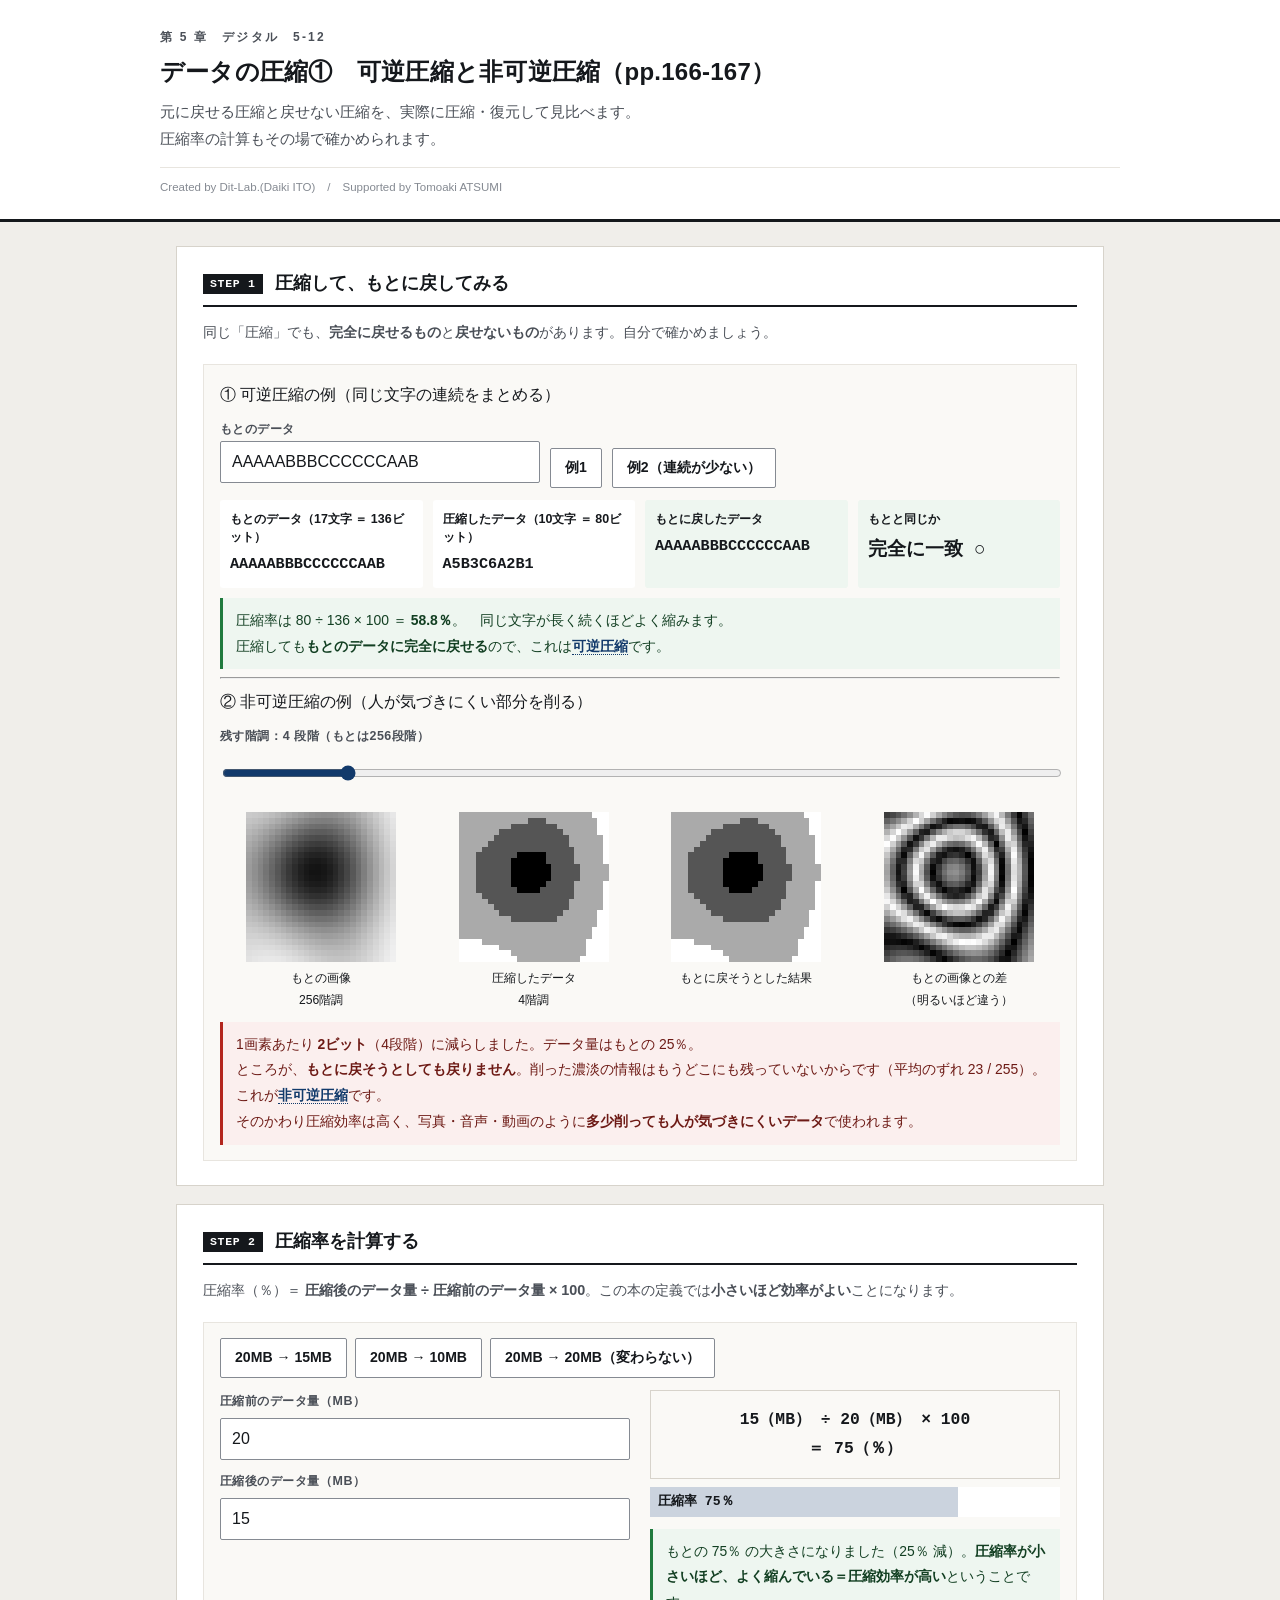
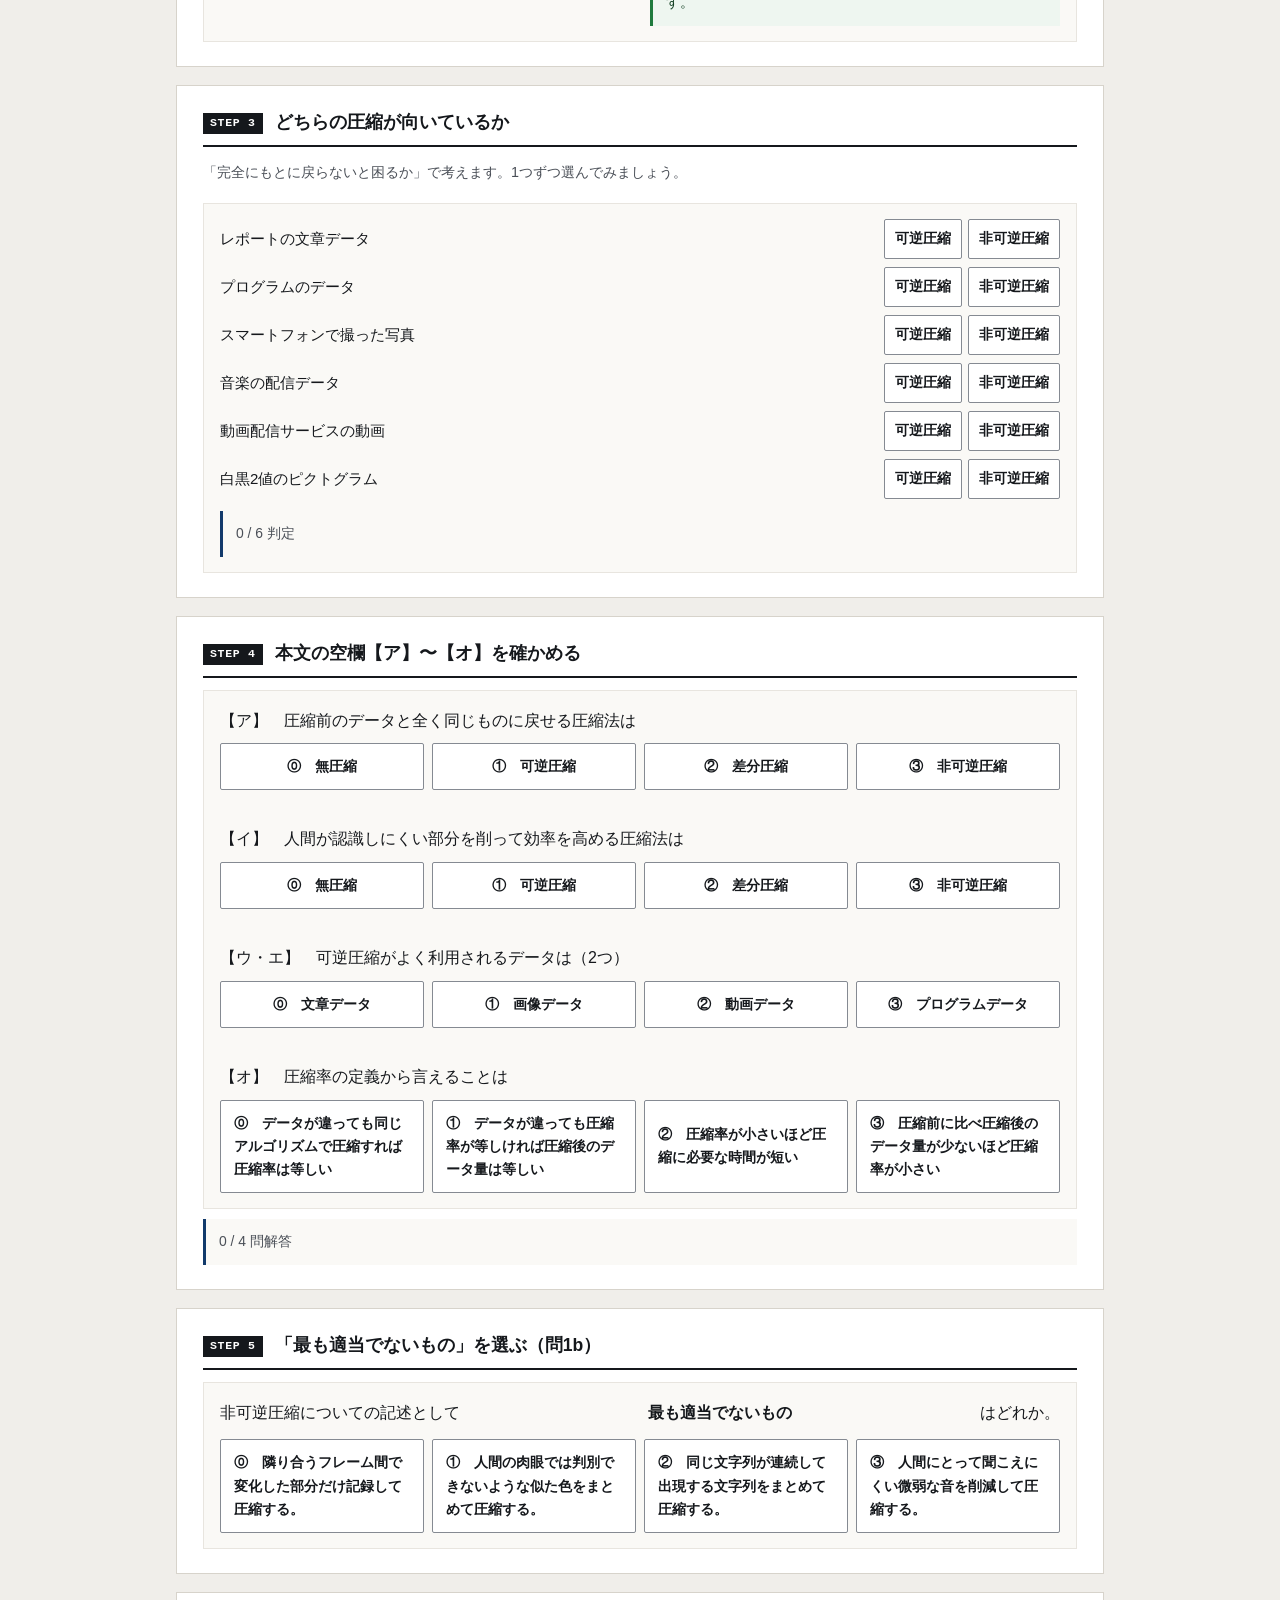
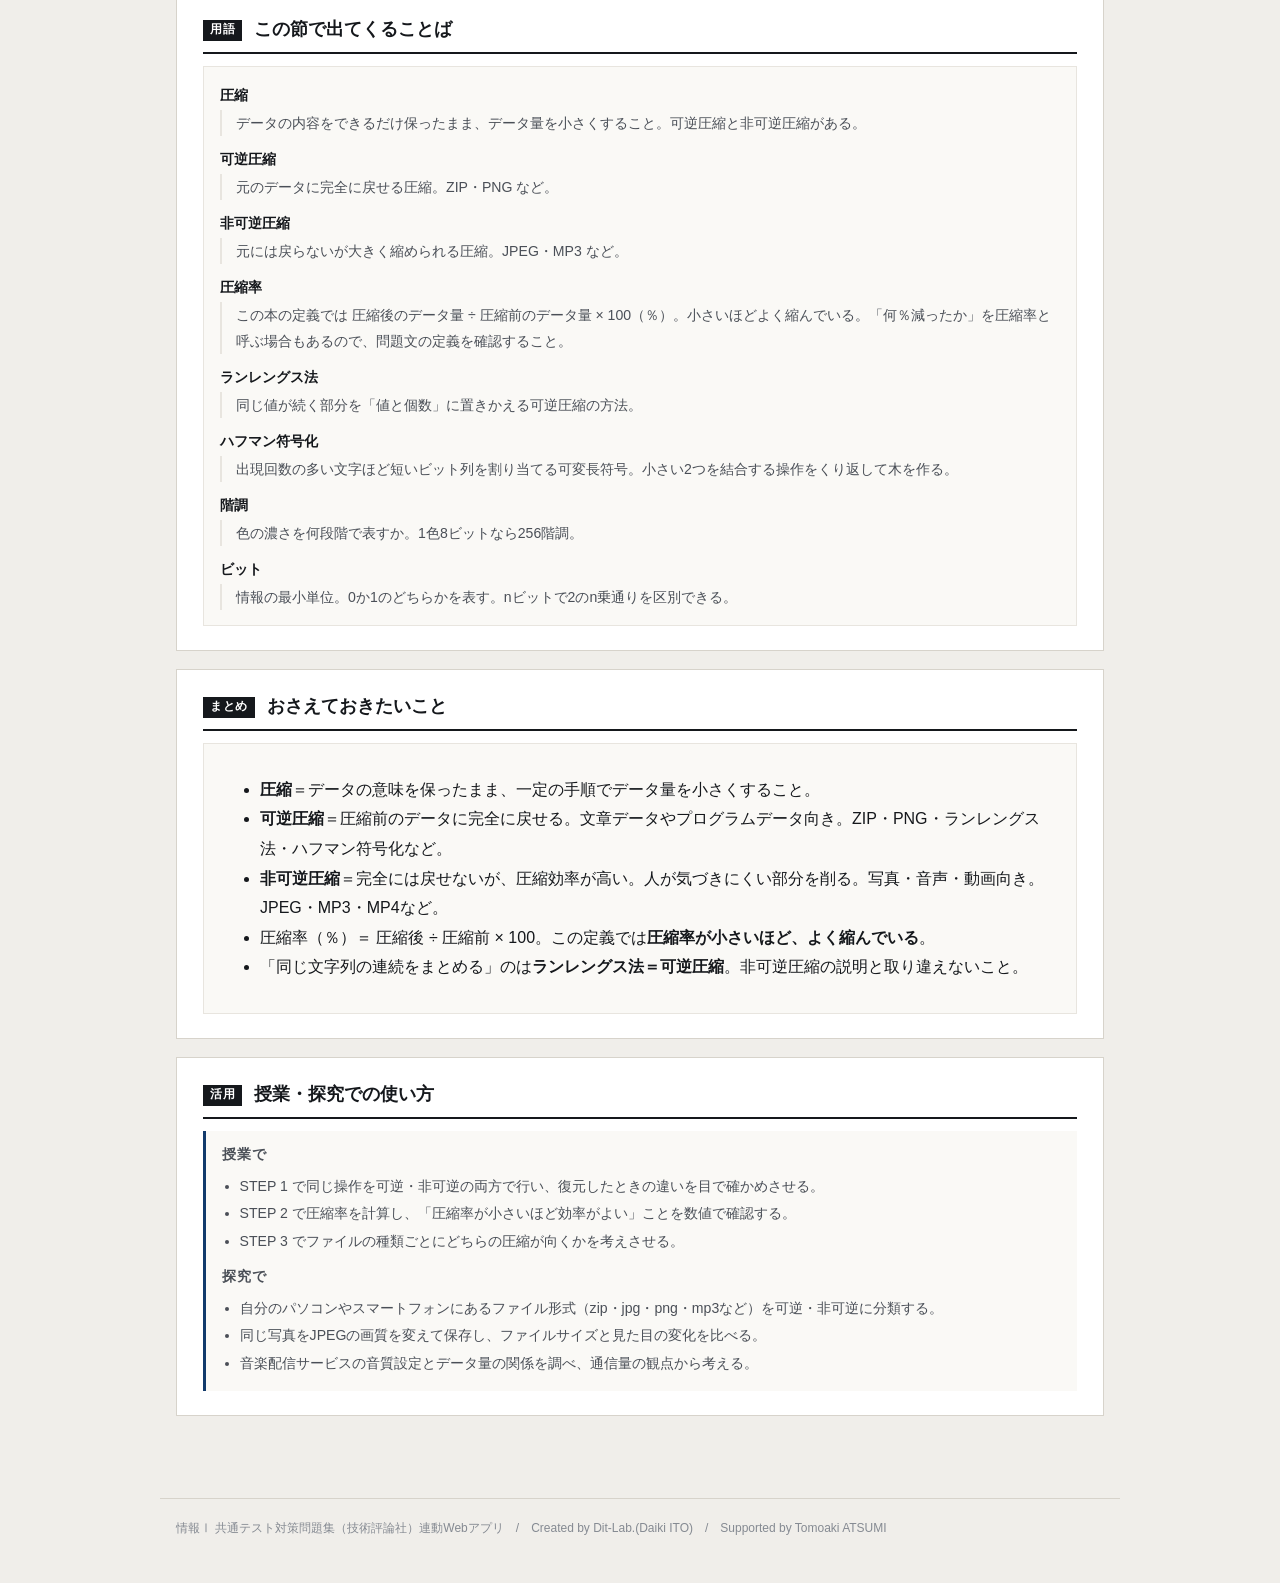
==== index.html @ a91bf53c "feat: Streamlit版を静的Webアプリ化。可逆非可逆の圧縮復元実演・圧縮率計算・向き不向きの判定に対応" ====
<!DOCTYPE html>
<html lang="ja">
<head>
<meta charset="UTF-8">
<meta name="viewport" content="width=device-width, initial-scale=1.0">
<title>データの圧縮①　可逆圧縮と非可逆圧縮｜情報Ⅰ共通テスト対策問題集</title>
<meta name="description" content="元に戻せる圧縮と戻せない圧縮を、実際に圧縮・復元して見比べます。圧縮率の計算もその場で確かめられます。">
<link rel="icon" href="data:image/svg+xml,%3Csvg xmlns=%22http://www.w3.org/2000/svg%22 viewBox=%220 0 32 32%22%3E%3Crect width=%2232%22 height=%2232%22 fill=%22%2315181c%22/%3E%3Ctext x=%2216%22 y=%2222%22 font-size=%2218%22 font-family=%22monospace%22 fill=%22%23fff%22 text-anchor=%22middle%22%3E01%3C/text%3E%3C/svg%3E">
<link rel="stylesheet" href="css/style.css">
<link rel="stylesheet" href="css/app.css">
</head>
<body>

<header class="app-header">
  <div class="inner">
    <span class="eyebrow">第 5 章　デジタル　5-12</span>
    <h1>データの圧縮①　可逆圧縮と非可逆圧縮（pp.166-167）</h1>
    <p class="lead">元に戻せる圧縮と戻せない圧縮を、実際に圧縮・復元して見比べます。圧縮率の計算もその場で確かめられます。</p>
    <p class="credit">Created by Dit-Lab.(Daiki ITO)　/　Supported by Tomoaki ATSUMI</p>
  </div>
</header>

<main class="wrap">
  <section class="step" id="step1">
    <h2><span class="no">STEP 1</span>圧縮して、もとに戻してみる</h2>
    <p class="desc">同じ「圧縮」でも、<strong>完全に戻せるもの</strong>と<strong>戻せないもの</strong>があります。自分で確かめましょう。</p>
    <div class="panel">
      <p class="qhead" style="margin:0 0 8px">① 可逆圧縮の例（同じ文字の連続をまとめる）</p>
      <div class="btn-row" style="align-items:flex-end;flex-wrap:wrap;gap:10px">
        <label class="fld" for="txtIn">もとのデータ<br>
          <input type="text" id="txtIn" value="AAAAABBBCCCCCCAAB" class="mono" style="width:20em"></label>
        <button class="btn" data-t="AAAAABBBCCCCCCAAB">例1</button>
        <button class="btn" data-t="ABABABABAB">例2（連続が少ない）</button>
      </div>
      <div class="flow" id="rleFlow" style="margin-top:12px"></div>
      <div class="note" id="rleNote" style="margin-top:10px"></div>
      <hr class="sep">
      <p class="qhead" style="margin:0 0 8px">② 非可逆圧縮の例（人が気づきにくい部分を削る）</p>
      <label class="fld" for="lvl">残す階調：<span class="mono" id="lvlV">4</span> 段階（もとは256段階）</label>
      <input type="range" id="lvl" min="1" max="8" step="1" value="2">
      <div class="imgpair2" style="margin-top:12px">
        <figure><div id="imgA"></div><figcaption>もとの画像<br>256階調</figcaption></figure>
        <figure><div id="imgB"></div><figcaption>圧縮したデータ<br><span id="capB">4</span>階調</figcaption></figure>
        <figure><div id="imgC"></div><figcaption>もとに戻そうとした結果</figcaption></figure>
        <figure><div id="imgD"></div><figcaption>もとの画像との差<br>（明るいほど違う）</figcaption></figure>
      </div>
      <div class="note" id="imgNote" style="margin-top:10px"></div>
    </div>
  </section>

  <section class="step" id="step2">
    <h2><span class="no">STEP 2</span>圧縮率を計算する</h2>
    <p class="desc">圧縮率（％）＝ <strong>圧縮後のデータ量 ÷ 圧縮前のデータ量 × 100</strong>。この本の定義では<strong>小さいほど効率がよい</strong>ことになります。</p>
    <div class="panel">
      <div class="btn-row" style="flex-wrap:wrap">
        <button class="btn" data-r="20,15">20MB → 15MB</button>
        <button class="btn" data-r="20,10">20MB → 10MB</button>
        <button class="btn" data-r="20,20">20MB → 20MB（変わらない）</button>
      </div>
      <div class="grid c2" style="margin-top:12px">
        <div>
          <label class="fld" for="before">圧縮前のデータ量（MB）</label><input type="number" id="before" value="20" min="0" step="0.1" class="mono">
          <label class="fld" for="after" style="margin-top:10px">圧縮後のデータ量（MB）</label><input type="number" id="after" value="15" min="0" step="0.1" class="mono">
        </div>
        <div>
          <div class="eqbox" id="rEq">—</div>
          <div class="ratiobar"><i id="rBar"></i><span id="rBarT"></span></div>
          <div class="note" id="rNote" style="margin-top:12px"></div>
        </div>
      </div>
    </div>
  </section>

  <section class="step" id="step3">
    <h2><span class="no">STEP 3</span>どちらの圧縮が向いているか</h2>
    <p class="desc">「完全にもとに戻らないと困るか」で考えます。1つずつ選んでみましょう。</p>
    <div class="panel">
      <div class="matchgrid" id="matchBox"></div>
      <div class="note" id="matchNote" style="margin-top:12px"></div>
    </div>
  </section>

  <section class="step" id="step4">
    <h2><span class="no">STEP 4</span>本文の空欄【ア】〜【オ】を確かめる</h2>
    <div class="panel" id="blankBox"></div>
    <div class="note" id="blankNote" style="margin-top:10px"></div>
  </section>

  <section class="step" id="step5">
    <h2><span class="no">STEP 5</span>「最も適当でないもの」を選ぶ（問1b）</h2>
    <div class="panel">
      <p class="qhead">非可逆圧縮についての記述として<strong>最も適当でないもの</strong>はどれか。</p>
      <div id="q2Choices" class="choice4 v"></div>
      <div class="note" id="q2Fb" hidden style="margin-top:10px"></div>
    </div>
  </section>

  <section class="step" id="glossary">
    <h2><span class="no">用語</span>この節で出てくることば</h2>
    <div class="panel"><div id="glossBox"></div></div>
  </section>

  <section class="step" id="wrap">
    <h2><span class="no">まとめ</span>おさえておきたいこと</h2>
    <div class="panel">
      <ul class="bullets">
        <li><strong>圧縮</strong>＝データの意味を保ったまま、一定の手順でデータ量を小さくすること。</li>
        <li><strong>可逆圧縮</strong>＝圧縮前のデータに完全に戻せる。文章データやプログラムデータ向き。ZIP・PNG・ランレングス法・ハフマン符号化など。</li>
        <li><strong>非可逆圧縮</strong>＝完全には戻せないが、圧縮効率が高い。人が気づきにくい部分を削る。写真・音声・動画向き。JPEG・MP3・MP4など。</li>
        <li>圧縮率（％）＝ 圧縮後 ÷ 圧縮前 × 100。この定義では<strong>圧縮率が小さいほど、よく縮んでいる</strong>。</li>
        <li>「同じ文字列の連続をまとめる」のは<strong>ランレングス法＝可逆圧縮</strong>。非可逆圧縮の説明と取り違えないこと。</li>
      </ul>
    </div>
  </section>

  <section class="step">
    <h2><span class="no">活用</span>授業・探究での使い方</h2>
    <div class="use-note">
      <h3>授業で</h3>
      <ul>
        <li>STEP 1 で同じ操作を可逆・非可逆の両方で行い、復元したときの違いを目で確かめさせる。</li>
        <li>STEP 2 で圧縮率を計算し、「圧縮率が小さいほど効率がよい」ことを数値で確認する。</li>
        <li>STEP 3 でファイルの種類ごとにどちらの圧縮が向くかを考えさせる。</li>
      </ul>
      <h3 style="margin-top:12px">探究で</h3>
      <ul>
        <li>自分のパソコンやスマートフォンにあるファイル形式（zip・jpg・png・mp3など）を可逆・非可逆に分類する。</li>
        <li>同じ写真をJPEGの画質を変えて保存し、ファイルサイズと見た目の変化を比べる。</li>
        <li>音楽配信サービスの音質設定とデータ量の関係を調べ、通信量の観点から考える。</li>
      </ul>
    </div>
  </section>

</main>

<footer class="app-footer">
  情報Ⅰ 共通テスト対策問題集（技術評論社）連動Webアプリ　/　Created by Dit-Lab.(Daiki ITO)　/　Supported by Tomoaki ATSUMI
</footer>

<script src="js/tools.js"></script>
<script src="js/chart.js"></script>
<script src="js/terms.js"></script>
<script src="js/app.js"></script>
</body>
</html>
---- css/style.css ----
/* =========================================================
   情報Ⅰ 共通テスト対策問題集 — Web アプリ共通スタイル
   紙面（参考書）に寄せた設計。装飾色は使わず、色は意味を持つときだけ。
   ========================================================= */

:root{
  --paper:#ffffff;
  --paper-2:#faf9f6;      /* うすい紙 */
  --bg:#f0eeea;           /* 台紙 */
  --ink:#15181c;
  --ink-2:#4a4f57;
  --ink-3:#858a92;
  --rule:#d7d3cb;         /* 罫線 */
  --rule-2:#e8e5df;
  --accent:#123a6b;       /* 濃紺。主要操作と現在地だけに使う */
  --accent-w:#e9eef6;
  --zero:#c0392b;         /* 左＝0 */
  --one:#1d4ed8;          /* 右＝1 */
  --ok:#1f7a3d;   --ok-bg:#eef6f0;
  --ng:#b3261e;   --ng-bg:#fbefee;
  --warn:#8a5a00; --warn-bg:#fbf5e8;
  --font:"Hiragino Kaku Gothic ProN","Hiragino Sans","Yu Gothic Medium","Yu Gothic",
         "Noto Sans JP",Meiryo,-apple-system,BlinkMacSystemFont,sans-serif;
  --mono:"SFMono-Regular",Menlo,Consolas,"Courier New",monospace;
}

*{box-sizing:border-box}
[hidden]{display:none !important}
html{-webkit-text-size-adjust:100%}
body{
  margin:0; background:var(--bg); color:var(--ink);
  font-family:var(--font); font-size:16px; line-height:1.85;
  font-feature-settings:"palt" 1;
}
h1,h2,h3,h4{line-height:1.45; margin:0; font-weight:700}
p{margin:0 0 .75em} p:last-child{margin-bottom:0}
a{color:var(--accent)}

/* ---------- 標題 ---------- */
.app-header{background:var(--paper); border-bottom:3px solid var(--ink); padding:26px 20px 20px}
.app-header .inner{max-width:960px; margin:0 auto}
.app-header .eyebrow{
  font-size:.75rem; font-weight:700; color:var(--ink-2); letter-spacing:.18em;
  display:block; margin-bottom:7px;
}
.app-header h1{font-size:1.5rem; letter-spacing:.01em}
.app-header .lead{font-size:.92rem; color:var(--ink-2); margin-top:9px; max-width:60ch}
.app-header .credit{
  font-size:.72rem; color:var(--ink-3); margin-top:14px;
  padding-top:9px; border-top:1px solid var(--rule-2);
}

/* ---------- 版面 ---------- */
.wrap{max-width:960px; margin:0 auto; padding:24px 16px 64px}
.step{background:var(--paper); border:1px solid var(--rule); padding:24px 26px; margin-bottom:18px}
.step > h2{
  display:flex; align-items:baseline; gap:12px; font-size:1.1rem;
  padding-bottom:9px; border-bottom:2px solid var(--ink); margin-bottom:12px;
}
.step > h2 .no{
  flex:none; font-family:var(--mono); font-size:.72rem; font-weight:700;
  background:var(--ink); color:var(--paper); padding:2px 7px; letter-spacing:.06em;
  position:relative; top:-2px;
}
.step > .desc{color:var(--ink-2); font-size:.9rem; margin-bottom:18px}
.step[hidden]{display:none}

.grid{display:grid; gap:20px}
.grid > *{min-width:0}          /* 子の中身で列が広がるのを防ぐ */
@media(min-width:800px){ .grid.c2{grid-template-columns:1fr 1fr} }

.panel{border:1px solid var(--rule-2); background:var(--paper-2); padding:15px 16px; min-width:0}
.panel > h3{
  font-size:.8rem; font-weight:700; color:var(--ink-2); letter-spacing:.08em;
  margin-bottom:12px; padding-bottom:6px; border-bottom:1px solid var(--rule);
}

/* ---------- 部品 ---------- */
.btn{
  appearance:none; border:1px solid var(--ink-3); background:var(--paper); color:var(--ink);
  font-family:inherit; font-size:.88rem; font-weight:700; padding:8px 14px;
  border-radius:2px; cursor:pointer; min-height:40px; line-height:1.4;
  transition:background .12s, border-color .12s, color .12s;
}
.btn:hover:not(:disabled){background:var(--accent-w); border-color:var(--accent); color:var(--accent)}
.btn:disabled{opacity:.35; cursor:not-allowed}
.btn.primary{background:var(--accent); color:var(--paper); border-color:var(--accent)}
.btn.primary:hover:not(:disabled){background:#0d2c53; color:var(--paper)}
.btn.ghost{border-color:var(--rule); color:var(--ink-2)}
.btn.sm{font-size:.8rem; padding:5px 10px; min-height:34px}
.btn-row{display:flex; flex-wrap:wrap; gap:8px; align-items:center}

/* タブ（見出し下線式） */
.seg{display:flex; gap:0; border-bottom:1px solid var(--rule)}
.seg button{
  appearance:none; border:0; background:transparent; font-family:inherit; font-size:.88rem;
  font-weight:700; color:var(--ink-3); padding:9px 4px; margin-right:26px; cursor:pointer;
  border-bottom:3px solid transparent; margin-bottom:-1px; min-height:40px;
}
.seg button:hover{color:var(--ink-2)}
.seg button[aria-pressed="true"]{color:var(--ink); border-bottom-color:var(--accent)}

label.fld{display:block; font-size:.78rem; font-weight:700; color:var(--ink-2); margin-bottom:5px; letter-spacing:.04em}
input[type=text], textarea, input[type=number]{
  width:100%; font-family:inherit; font-size:1rem; color:var(--ink);
  border:1px solid var(--ink-3); border-radius:2px; padding:9px 11px;
  background:var(--paper); min-height:42px;
}
input:focus, textarea:focus{outline:2px solid var(--accent); outline-offset:-1px; border-color:var(--accent)}
.btn:focus-visible, .seg button:focus-visible, .node-card:focus-visible{outline:2px solid var(--accent); outline-offset:2px}
textarea{resize:vertical; line-height:1.7}
.mono{font-family:var(--mono)}

table.tbl{width:100%; border-collapse:collapse; font-size:.89rem}
table.tbl th, table.tbl td{border-bottom:1px solid var(--rule-2); padding:7px 10px; text-align:right}
table.tbl th:first-child, table.tbl td:first-child{text-align:left}
table.tbl thead th{border-bottom:1.5px solid var(--ink); font-size:.76rem; color:var(--ink-2); font-weight:700; white-space:nowrap}
.tbl-scroll{overflow-x:auto; -webkit-overflow-scrolling:touch; max-width:100%}

.note{padding:10px 13px; font-size:.87rem; border-left:3px solid var(--ink-3); background:var(--paper-2)}
.note.ok{background:var(--ok-bg); border-left-color:var(--ok); color:#123f22}
.note.ng{background:var(--ng-bg); border-left-color:var(--ng); color:#6d1a15}
.note.info{background:var(--paper-2); border-left-color:var(--accent); color:var(--ink-2)}
.note.warn{background:var(--warn-bg); border-left-color:var(--warn); color:#5c3d00}
.note[hidden]{display:none}

.badge{
  display:inline-block; font-size:.72rem; font-weight:700; padding:1px 7px;
  border:1px solid var(--rule); color:var(--ink-2); background:var(--paper); letter-spacing:.04em;
}

/* 数値は罫線で仕切るだけ。カードにしない */
.metrics{display:flex; flex-wrap:wrap; gap:0; border-top:1px solid var(--rule)}
.metric{flex:1 1 130px; padding:11px 14px 11px 0; border-right:1px solid var(--rule-2)}
.metric:last-child{border-right:0}
.metric .k{font-size:.74rem; color:var(--ink-3); font-weight:700; letter-spacing:.05em}
.metric .v{font-size:1.6rem; font-weight:700; line-height:1.3; font-family:var(--mono); letter-spacing:-.01em}
.metric .s{font-size:.76rem; color:var(--ink-2)}

.bit0{color:var(--zero); font-weight:700}
.bit1{color:var(--one); font-weight:700}

.app-footer{
  max-width:960px; margin:0 auto; padding:18px 16px 44px; color:var(--ink-3);
  font-size:.75rem; border-top:1px solid var(--rule);
}
.sr-only{position:absolute;width:1px;height:1px;overflow:hidden;clip:rect(0 0 0 0);white-space:nowrap}

@media(max-width:640px){
  body{font-size:15px}
  .app-header{padding:20px 16px 16px}
  .app-header h1{font-size:1.16rem}
  .wrap{padding:16px 12px 52px}
  .step{padding:18px 15px}
  .seg button{margin-right:18px; font-size:.84rem}
  .metric{flex-basis:50%; border-right:0}
}
@media (prefers-reduced-motion:reduce){ *{animation:none!important; transition:none!important} }

/* ---------- 自分のデータ・共有・印刷 ---------- */
.toolbar{display:flex; flex-wrap:wrap; gap:8px; align-items:center; margin-top:12px;
  padding-top:12px; border-top:1px solid var(--rule-2)}
.toolbar .hint{font-size:.78rem; color:var(--ink-3)}
.paste-area{width:100%; min-height:110px; font-family:var(--mono); font-size:.86rem}
.use-note{background:var(--paper-2); border-left:3px solid var(--accent); padding:14px 16px; font-size:.88rem}
.use-note h3{font-size:.86rem; letter-spacing:.06em; margin-bottom:8px; color:var(--ink-2)}
.use-note ol, .use-note ul{margin:0; padding-left:1.25em; line-height:1.95; color:var(--ink-2)}

@media print{
  body{background:#fff}
  .app-header{border-bottom:2px solid #000}
  .step{border:1px solid #bbb; break-inside:avoid; page-break-inside:avoid; margin-bottom:12px}
  .btn, .seg, .toolbar, input[type=range]{display:none !important}
  .note{border-left-width:2px}
  a[href]:after{content:""}
}

/* ---------- 入力グリッド ---------- */
.dg-scroll{overflow:auto; -webkit-overflow-scrolling:touch; border:1px solid var(--rule); background:var(--paper); max-height:420px}
table.dg{border-collapse:collapse; font-family:var(--mono); font-size:.9rem; min-width:100%}
table.dg th, table.dg td{border:1px solid var(--rule-2); padding:0}
table.dg thead th{background:var(--paper-2); position:sticky; top:0; z-index:2}
table.dg .dg-n{background:var(--paper-2); color:var(--ink-3); font-size:.76rem; font-weight:400;
  text-align:center; min-width:34px; padding:0 4px; position:sticky; left:0; z-index:1}
table.dg .dg-corner{background:var(--paper-2); min-width:34px; position:sticky; left:0; z-index:3}
table.dg .dg-act{background:var(--paper-2); width:34px}
.dg-h, .dg-c{width:100%; min-width:96px; border:0; background:transparent; font-family:inherit;
  font-size:.9rem; padding:8px 9px; color:var(--ink); min-height:38px}
.dg-h{font-weight:700; font-family:var(--font); font-size:.82rem; color:var(--ink-2)}
.dg-c.num{text-align:right}
.dg-c:focus, .dg-h:focus{outline:2px solid var(--accent); outline-offset:-2px; background:var(--accent-w)}
.dg-del{border:0; background:transparent; color:var(--ink-3); cursor:pointer; width:32px; height:34px; font-size:1rem}
.dg-del:hover{color:var(--ng)}
.dg-tools{display:flex; flex-wrap:wrap; gap:8px; align-items:center; margin-top:10px}
.dg-hint{font-size:.76rem; color:var(--ink-3)}

/* ---------- ファイル読み込み ---------- */
.filebox{display:flex; flex-wrap:wrap; gap:10px; align-items:center; padding:12px;
  border:1px dashed var(--rule); background:var(--paper-2)}
.filebox input[type=file]{font-size:.85rem; font-family:inherit; max-width:100%}
.filebox .sel{max-width:220px}
.filelabel{display:inline-flex; align-items:center; gap:6px; font-size:.85rem; font-weight:700;
  border:1px solid var(--ink-3); background:var(--paper); padding:8px 14px; border-radius:2px; cursor:pointer; min-height:40px}
.filelabel:hover{border-color:var(--accent); color:var(--accent); background:var(--accent-w)}
.filelabel input{display:none}

/* ---------- 用語解説 ---------- */
.term{position:relative; border-bottom:1.5px dotted var(--accent); cursor:help; color:var(--accent); font-weight:700}
.term .term-pop{display:none; position:absolute; left:0; top:1.7em; z-index:50; width:min(300px,78vw);
  background:var(--paper); border:1px solid var(--ink-3); box-shadow:0 6px 20px rgba(0,0,0,.14);
  padding:10px 12px; font-size:.82rem; font-weight:400; color:var(--ink-2); line-height:1.75;
  border-left:3px solid var(--accent); cursor:auto; text-align:left}
.term .term-pop b{display:block; color:var(--ink); font-size:.86rem; margin-bottom:3px}
.term.open .term-pop{display:block}
dl.gloss{margin:0; font-size:.88rem}
dl.gloss dt{font-weight:700; color:var(--ink); margin-top:10px}
dl.gloss dt:first-child{margin-top:0}
dl.gloss dd{margin:2px 0 0; color:var(--ink-2); line-height:1.85; padding-left:1em; border-left:2px solid var(--rule-2)}
@media print{ .term{border-bottom:0; color:inherit} .term .term-pop{display:none !important} }

/* ---------- スマホ・タブレット ---------- */
@media (max-width:1024px){
  /* iOS で入力時に画面が勝手に拡大するのを防ぐ（16px 未満だとズームする） */
  input[type=text], input[type=number], textarea, select, .dg-c, .dg-h{ font-size:16px }
  .dg-c, .dg-h{ min-width:110px }
}
@media (max-width:820px){
  .grid.c2{grid-template-columns:1fr}
  .dg-scroll{max-height:340px}
  .filebox{flex-direction:column; align-items:stretch}
  .filebox .sel{max-width:100%}
  .term .term-pop{left:auto; right:0; width:min(280px,86vw)}
}
@media (max-width:480px){
  .step > h2{font-size:1rem; flex-wrap:wrap}
  .metrics{gap:0}
  .metric{flex-basis:50%; padding-right:10px}
  .metric .v{font-size:1.3rem}
  .btn{padding:8px 12px}
  .dg-tools{gap:6px}
  .dg-hint{width:100%}
}
/* タッチ操作でのスクロールを滑らかに */
.tbl-scroll, .dg-scroll, .tree-box{ -webkit-overflow-scrolling:touch; overscroll-behavior-x:contain }

/* 幅指定つきの入力欄がスマートフォンではみ出さないようにする */
input[type=text], input[type=number], input[type=search], textarea, select{ max-width:100% }
.btn-row > label{ min-width:0; max-width:100% }
.btn-row > label input, .btn-row > label select{ max-width:100% }
---- css/app.css ----
.qhead{display:flex; justify-content:space-between; align-items:center; margin-bottom:12px}
.card-q{border:1px solid var(--rule); background:var(--paper); padding:18px; margin-bottom:14px}
.q-scene{font-size:1rem; font-weight:700; line-height:1.9}
.choice4{display:grid; gap:8px; grid-template-columns:repeat(auto-fit,minmax(160px,1fr))}
.choice4 .btn{text-align:left; line-height:1.65; padding:11px 13px}
.choice4 .btn.correct{background:var(--ok-bg); border-color:var(--ok); color:var(--ok)}
.choice4 .btn.wrong{background:var(--ng-bg); border-color:var(--ng); color:var(--ng)}
.choice4.locked{pointer-events:none}
.sel{width:100%; font-family:inherit; font-size:.95rem; padding:9px 11px; min-height:42px;
  border:1px solid var(--ink-3); border-radius:2px; background:var(--paper); color:var(--ink)}
input[type=range]{width:100%; accent-color:var(--accent); height:34px}
.why{font-size:.85rem; color:var(--ink-2); line-height:1.85}
.eqbox{font-family:var(--mono); font-size:1.02rem; font-weight:700; text-align:center; padding:14px;
  border:1px solid var(--rule); background:var(--paper-2); line-height:1.8}
.blankin{border:1.5px solid var(--accent); background:#fff; padding:6px 8px; text-align:center;
  font-family:var(--mono); min-height:38px; font-size:.95rem; max-width:120px}
.blankin.ok{border-color:var(--ok); background:var(--ok-bg)}
.blankin.ng{border-color:var(--ng); background:var(--ng-bg)}
table.tbl td .blankin{width:100%; max-width:none}

/* --- 5-12 可逆圧縮と非可逆圧縮 --- */
.flow{display:grid;grid-template-columns:repeat(auto-fit,minmax(150px,1fr));gap:10px;align-items:stretch}
.flow .b{border:1px solid var(--line);border-radius:3px;padding:10px;background:#fff}
.flow .b h4{margin:0 0 6px;font-size:.78rem;color:var(--muted)}
.flow .b .val{font:700 .95rem/1.7 var(--mono);word-break:break-all}
.flow .b.ok{border-color:var(--ok);background:var(--ok-bg)}
.flow .b.ng{border-color:var(--ng);background:var(--ng-bg)}
.ratiobar{border:1px solid var(--line);height:30px;position:relative;background:#fff;margin-top:8px}
.ratiobar i{position:absolute;left:0;top:0;bottom:0;background:var(--accent);opacity:.22}
.ratiobar span{position:absolute;left:8px;top:6px;font:700 .82rem/1.3 var(--mono)}
.matchgrid{display:grid;grid-template-columns:1fr auto;gap:8px 12px;align-items:center}
.matchgrid .nm{font-size:.94rem}
.matchgrid .bs{display:flex;gap:6px}
.matchgrid .bs .btn{padding:6px 10px;min-width:5.4em;text-align:center}
.imgpair2{display:grid;grid-template-columns:repeat(auto-fit,minmax(120px,1fr));gap:10px}
.imgpair2 figure{margin:0;text-align:center}
.imgpair2 svg{display:block;width:100%;max-width:150px;margin:0 auto;border:1px solid var(--line)}
.imgpair2 figcaption{font-size:.76rem;color:var(--muted);margin-top:5px}
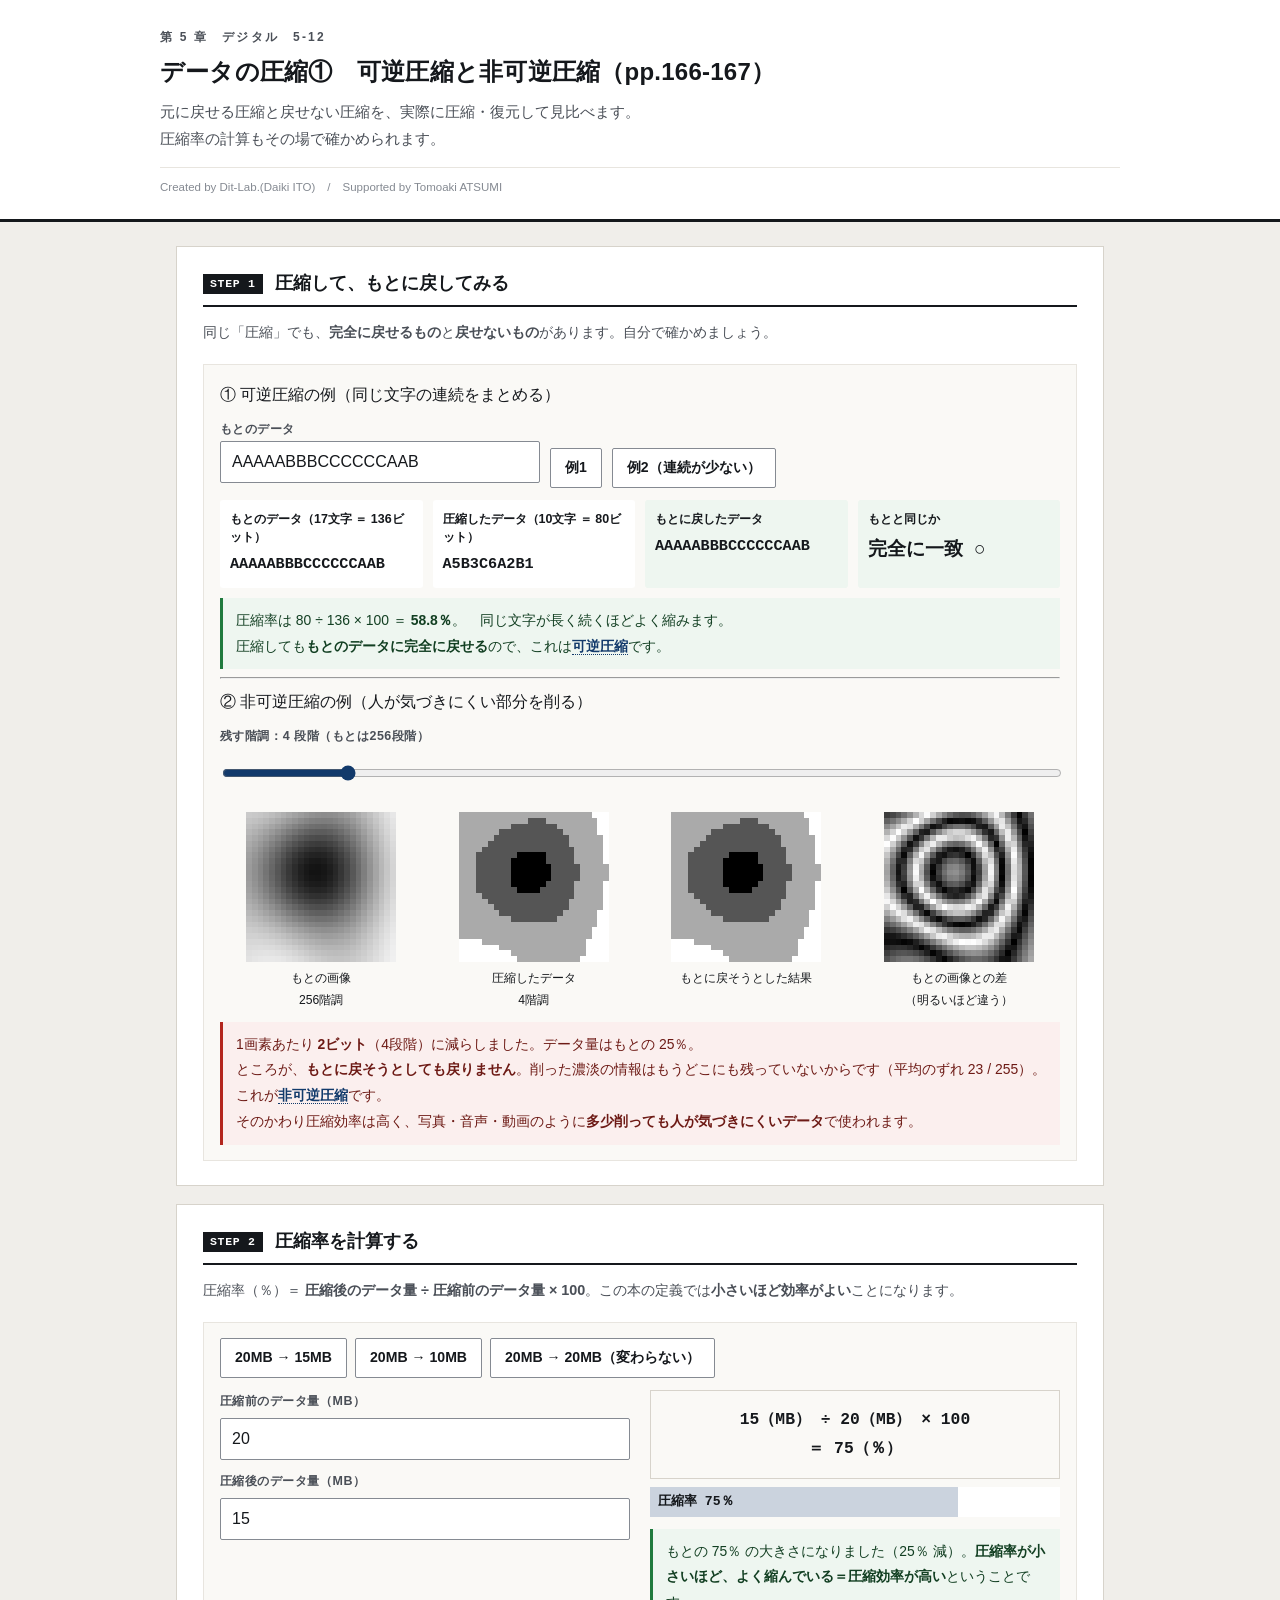
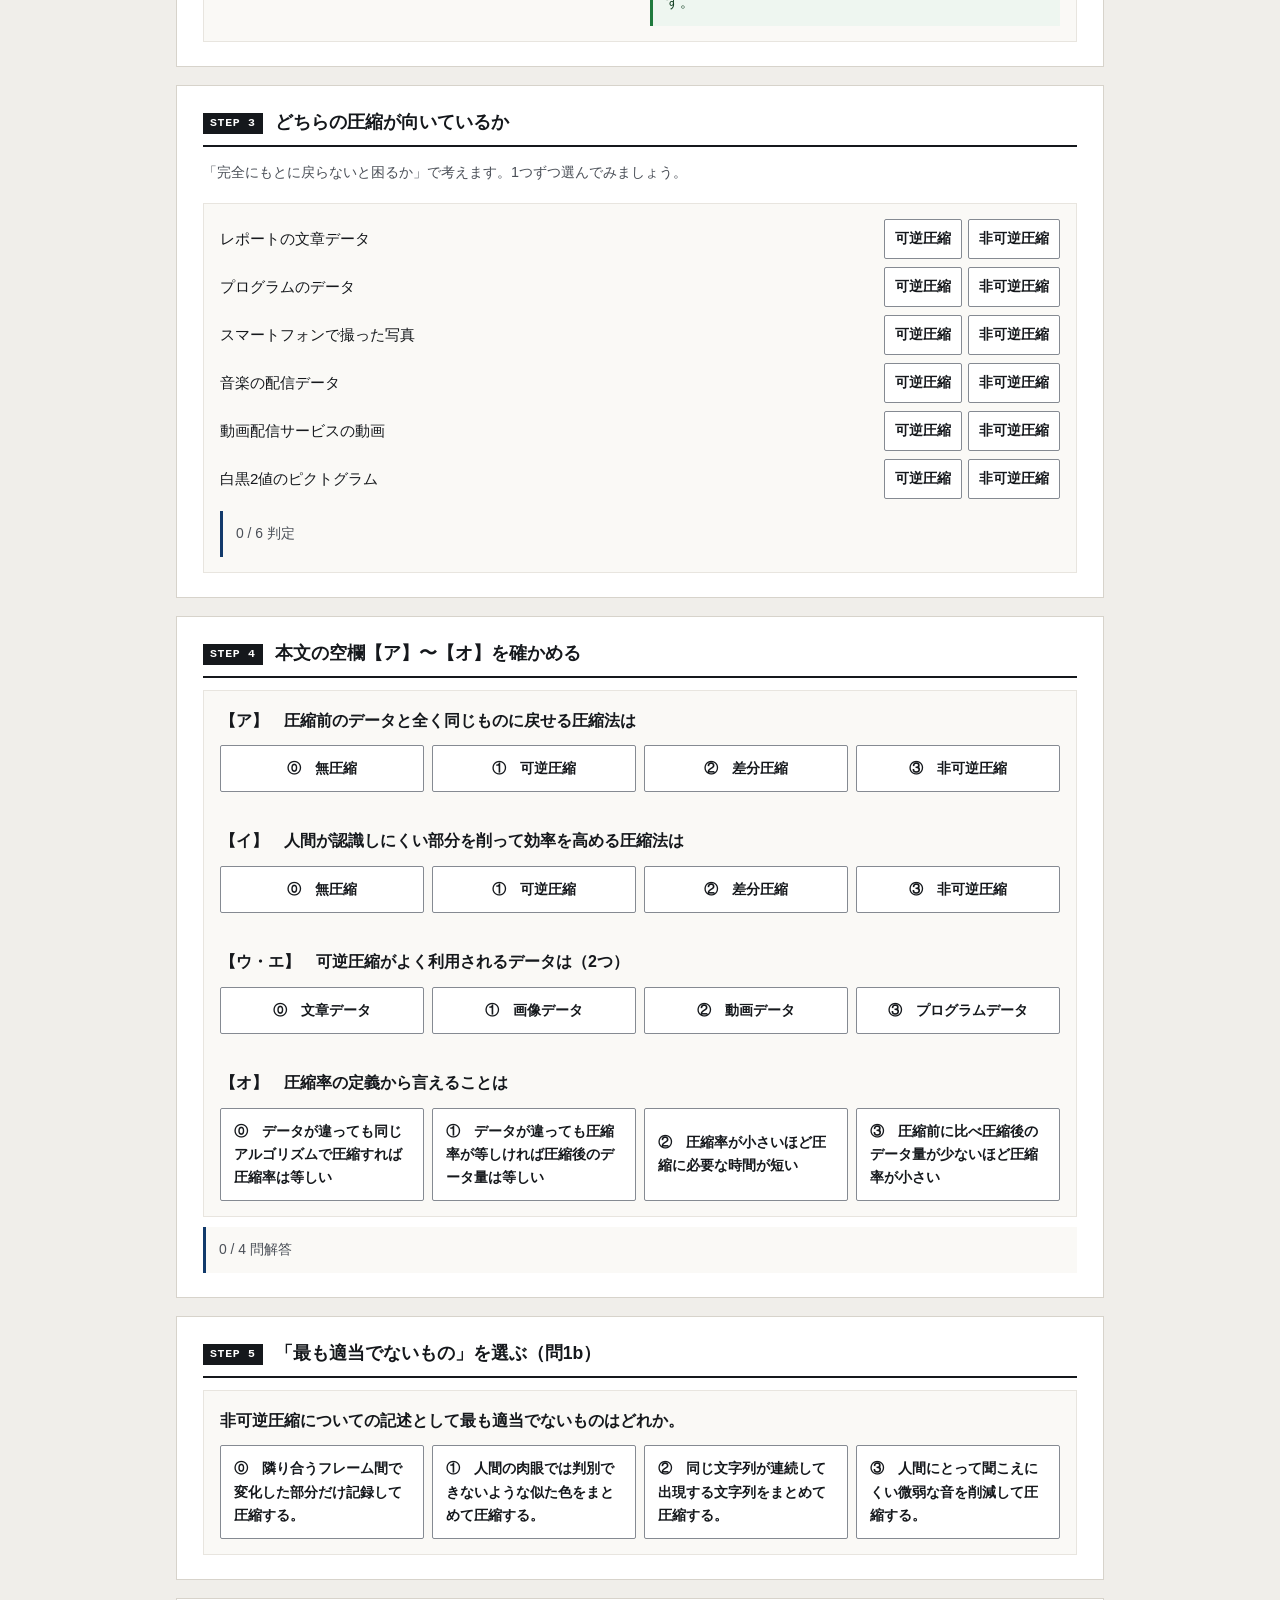
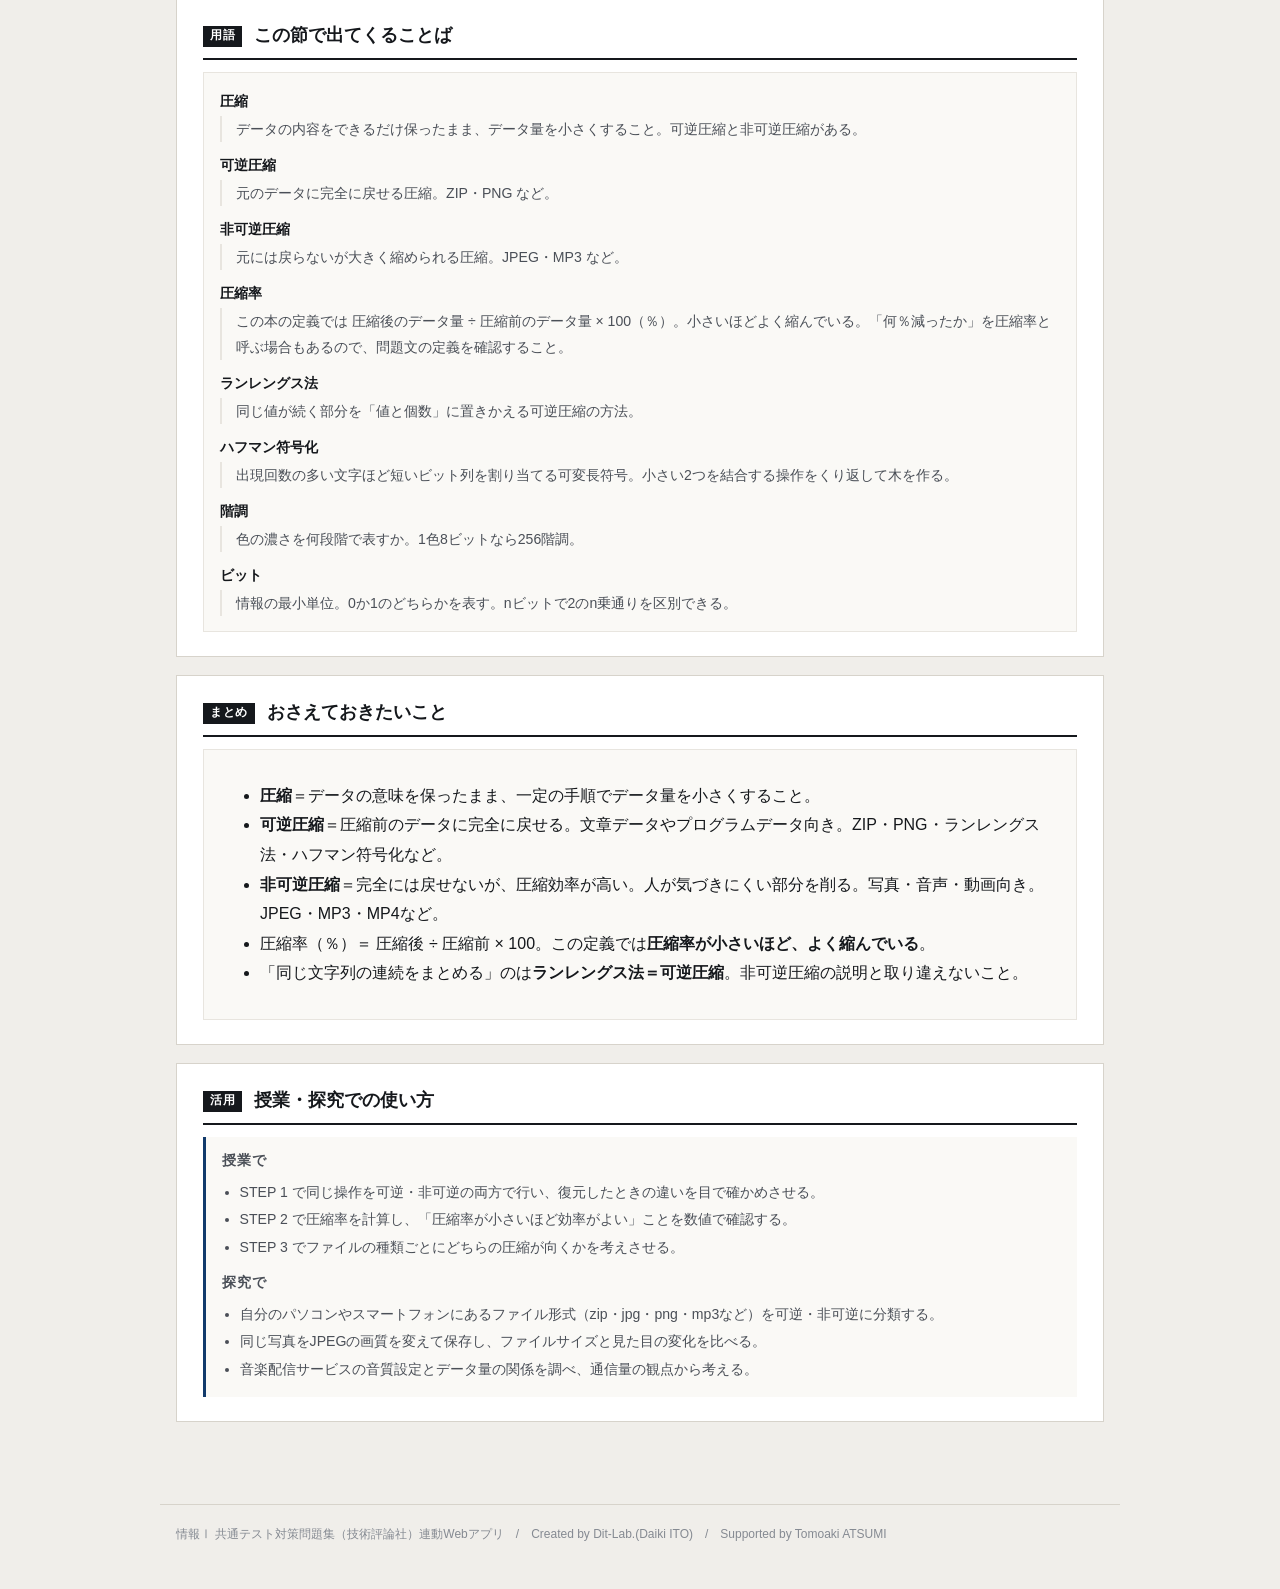
==== commit d201b15d: "fix: 設問見出しの文字が左右に散らばる不具合を修正" ====
--- a/index.html
+++ b/index.html
@@ -6,8 +6,8 @@
 <title>データの圧縮①　可逆圧縮と非可逆圧縮｜情報Ⅰ共通テスト対策問題集</title>
 <meta name="description" content="元に戻せる圧縮と戻せない圧縮を、実際に圧縮・復元して見比べます。圧縮率の計算もその場で確かめられます。">
 <link rel="icon" href="data:image/svg+xml,%3Csvg xmlns=%22http://www.w3.org/2000/svg%22 viewBox=%220 0 32 32%22%3E%3Crect width=%2232%22 height=%2232%22 fill=%22%2315181c%22/%3E%3Ctext x=%2216%22 y=%2222%22 font-size=%2218%22 font-family=%22monospace%22 fill=%22%23fff%22 text-anchor=%22middle%22%3E01%3C/text%3E%3C/svg%3E">
-<link rel="stylesheet" href="css/style.css">
-<link rel="stylesheet" href="css/app.css">
+<link rel="stylesheet" href="css/style.css?v=ea93572e">
+<link rel="stylesheet" href="css/app.css?v=bb5be9d0">
 </head>
 <body>
 
@@ -89,7 +89,7 @@
   <section class="step" id="step5">
     <h2><span class="no">STEP 5</span>「最も適当でないもの」を選ぶ（問1b）</h2>
     <div class="panel">
-      <p class="qhead">非可逆圧縮についての記述として<strong>最も適当でないもの</strong>はどれか。</p>
+      <p class="pq">非可逆圧縮についての記述として<strong>最も適当でないもの</strong>はどれか。</p>
       <div id="q2Choices" class="choice4 v"></div>
       <div class="note" id="q2Fb" hidden style="margin-top:10px"></div>
     </div>
@@ -137,9 +137,7 @@
   情報Ⅰ 共通テスト対策問題集（技術評論社）連動Webアプリ　/　Created by Dit-Lab.(Daiki ITO)　/　Supported by Tomoaki ATSUMI
 </footer>
 
-<script src="js/tools.js"></script>
-<script src="js/chart.js"></script>
-<script src="js/terms.js"></script>
-<script src="js/app.js"></script>
+<script src="js/terms.js?v=0adfb760"></script>
+<script src="js/app.js?v=115b8c00"></script>
 </body>
 </html>
--- a/css/style.css
+++ b/css/style.css
@@ -68,6 +68,7 @@
 .grid{display:grid; gap:20px}
 .grid > *{min-width:0}          /* 子の中身で列が広がるのを防ぐ */
 @media(min-width:800px){ .grid.c2{grid-template-columns:1fr 1fr} }
+@media(min-width:800px){ .grid.c21{grid-template-columns:1.45fr 1fr} }
 
 .panel{border:1px solid var(--rule-2); background:var(--paper-2); padding:15px 16px; min-width:0}
 .panel > h3{
@@ -225,7 +226,7 @@
   .dg-c, .dg-h{ min-width:110px }
 }
 @media (max-width:820px){
-  .grid.c2{grid-template-columns:1fr}
+  .grid.c2,.grid.c21{grid-template-columns:1fr}
   .dg-scroll{max-height:340px}
   .filebox{flex-direction:column; align-items:stretch}
   .filebox .sel{max-width:100%}
@@ -247,3 +248,33 @@
 input[type=text], input[type=number], input[type=search], textarea, select{ max-width:100% }
 .btn-row > label{ min-width:0; max-width:100% }
 .btn-row > label input, .btn-row > label select{ max-width:100% }
+
+/* 共通：○×判定・並べかえ（quiz.js 用） */
+.abcde{border:1px solid var(--rule); border-radius:3px; overflow:hidden}
+.abcde > div{border-top:1px solid var(--rule); padding:10px 12px}
+.abcde > div:first-child{border-top:0}
+.abcde .st{display:flex; gap:10px; align-items:flex-start; flex-wrap:wrap}
+.abcde .st .k{font-weight:700; font-family:var(--mono); min-width:1.4em}
+.abcde .st .t{flex:1; min-width:12em}
+.abcde .jb{display:flex; gap:6px}
+.abcde .jb .btn{min-width:3.4em; padding:6px 10px; text-align:center}
+.prep{display:grid; grid-template-columns:repeat(auto-fit,minmax(150px,1fr)); gap:10px; margin-top:10px}
+.prep .slot{border:1px dashed var(--ink-3); border-radius:3px; padding:10px; min-height:92px; background:var(--paper)}
+.prep .slot.filled{border-style:solid}
+.prep .slot .tag{font:700 .74rem/1.4 var(--mono); color:var(--accent); display:block; margin-bottom:6px}
+.prep .slot .txt{font-size:.86rem; line-height:1.7}
+.cards{display:flex; flex-wrap:wrap; gap:8px; margin-top:10px}
+.cards .c{border:1px solid var(--ink-3); border-radius:3px; padding:9px 12px; background:var(--paper);
+  cursor:pointer; font-size:.88rem; max-width:100%; text-align:left; font-family:inherit; color:var(--ink)}
+.cards .c:hover{background:var(--warn-bg)}
+.cards .c.used{opacity:.35; pointer-events:none}
+
+/* --- 予想してから実行 --- */
+.pmark{display:inline-block; background:var(--accent); color:#fff; font-size:.7rem; font-weight:700;
+  letter-spacing:.08em; padding:2px 7px; border-radius:2px; margin-right:8px; vertical-align:2px}
+input.pin{font-size:1.05rem; padding:7px 10px; border:1px solid var(--rule); border-radius:3px;
+  width:9em; max-width:100%; background:#fff}
+.btn-row .unit{color:var(--muted); font-size:.9rem}
+.choice4 .btn.on{border-color:var(--accent); box-shadow:inset 0 0 0 1px var(--accent); font-weight:700}
+/* 設問文の見出し（flex ではなく通常の段落。.qhead は左右振り分け用なので用途が別） */
+.pq{margin:0 0 10px; font-weight:700; line-height:1.85}
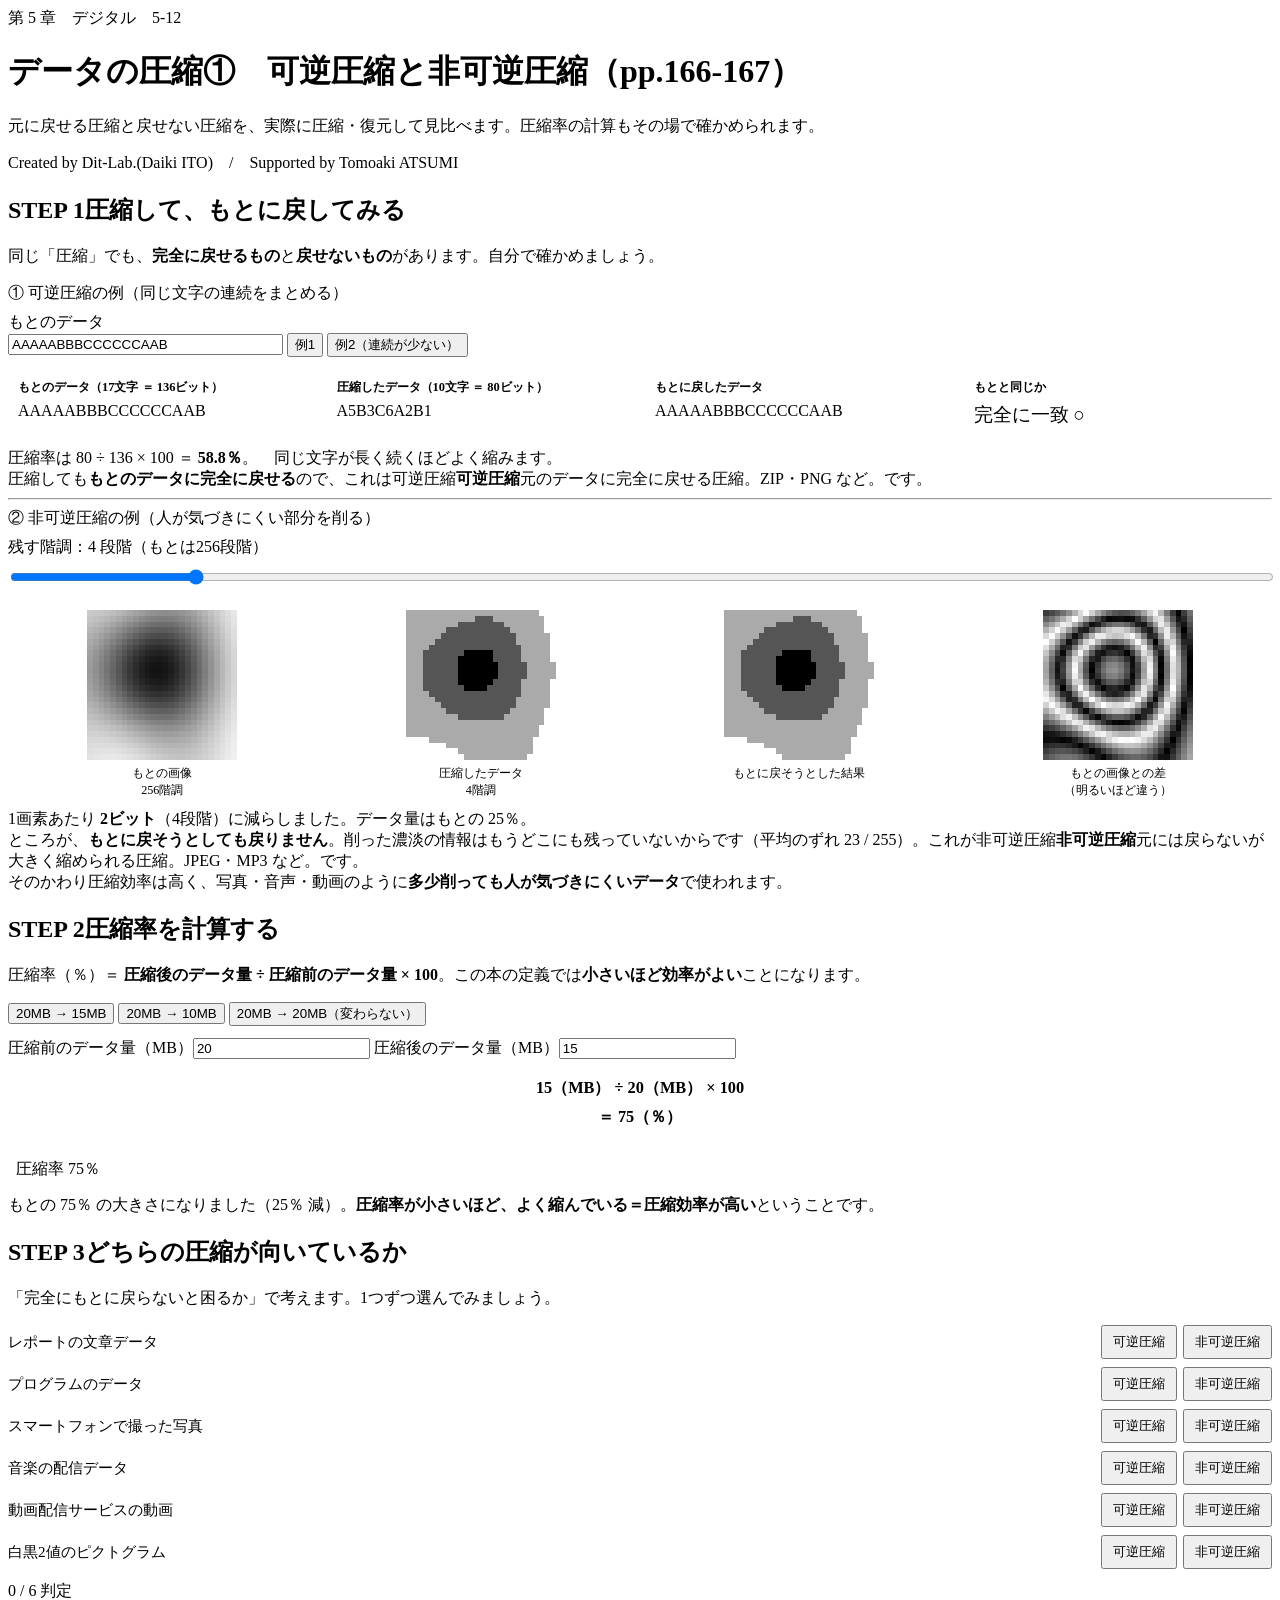
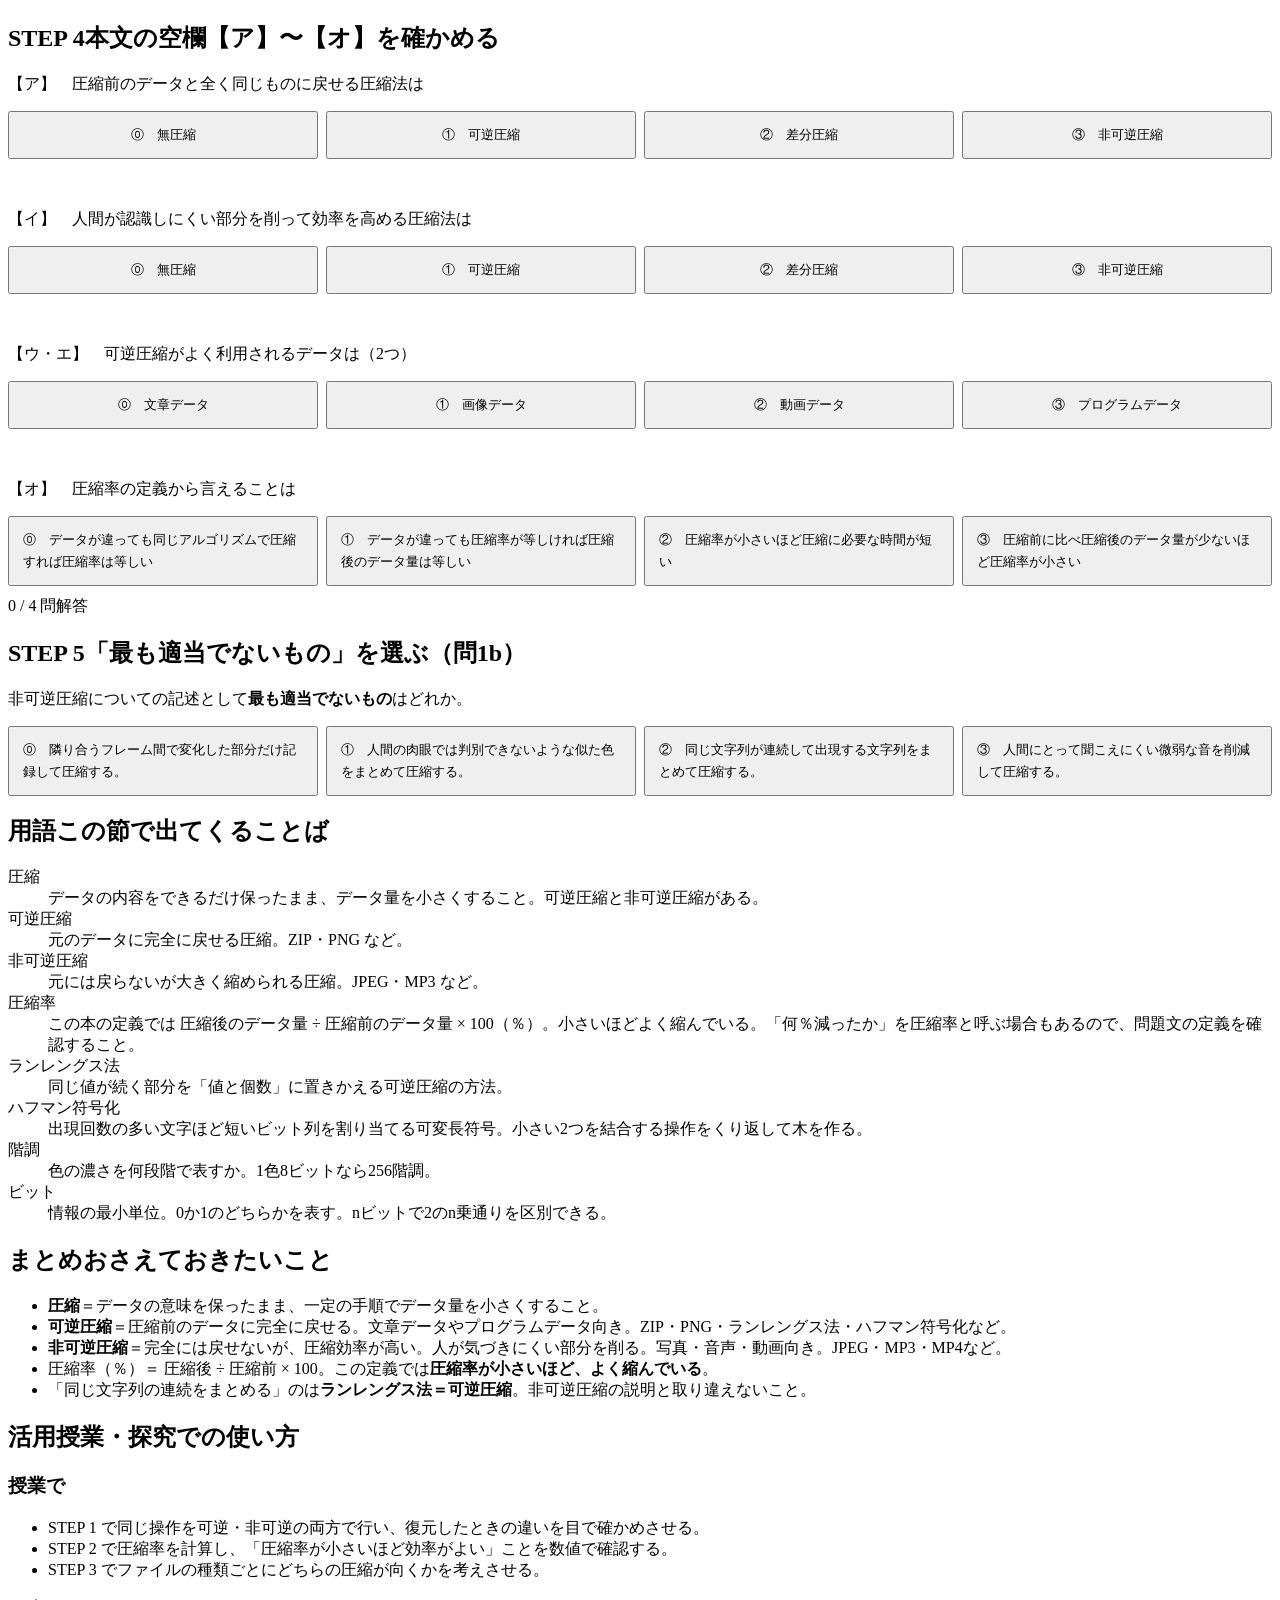
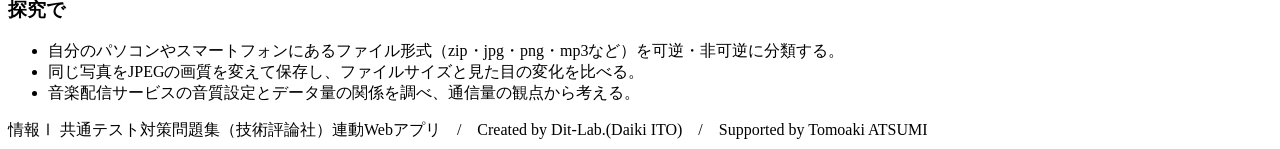
==== commit 70d66c34: "fix: 解説文が折り返さず画面からはみ出す場合がある不具合を修正" ====
--- a/index.html
+++ b/index.html
@@ -6,7 +6,7 @@
 <title>データの圧縮①　可逆圧縮と非可逆圧縮｜情報Ⅰ共通テスト対策問題集</title>
 <meta name="description" content="元に戻せる圧縮と戻せない圧縮を、実際に圧縮・復元して見比べます。圧縮率の計算もその場で確かめられます。">
 <link rel="icon" href="data:image/svg+xml,%3Csvg xmlns=%22http://www.w3.org/2000/svg%22 viewBox=%220 0 32 32%22%3E%3Crect width=%2232%22 height=%2232%22 fill=%22%2315181c%22/%3E%3Ctext x=%2216%22 y=%2222%22 font-size=%2218%22 font-family=%22monospace%22 fill=%22%23fff%22 text-anchor=%22middle%22%3E01%3C/text%3E%3C/svg%3E">
-<link rel="stylesheet" href="css/style.css?v=ea93572e">
+<link rel="stylesheet" href="css/style.css?v=1b60c856">
 <link rel="stylesheet" href="css/app.css?v=bb5be9d0">
 </head>
 <body>
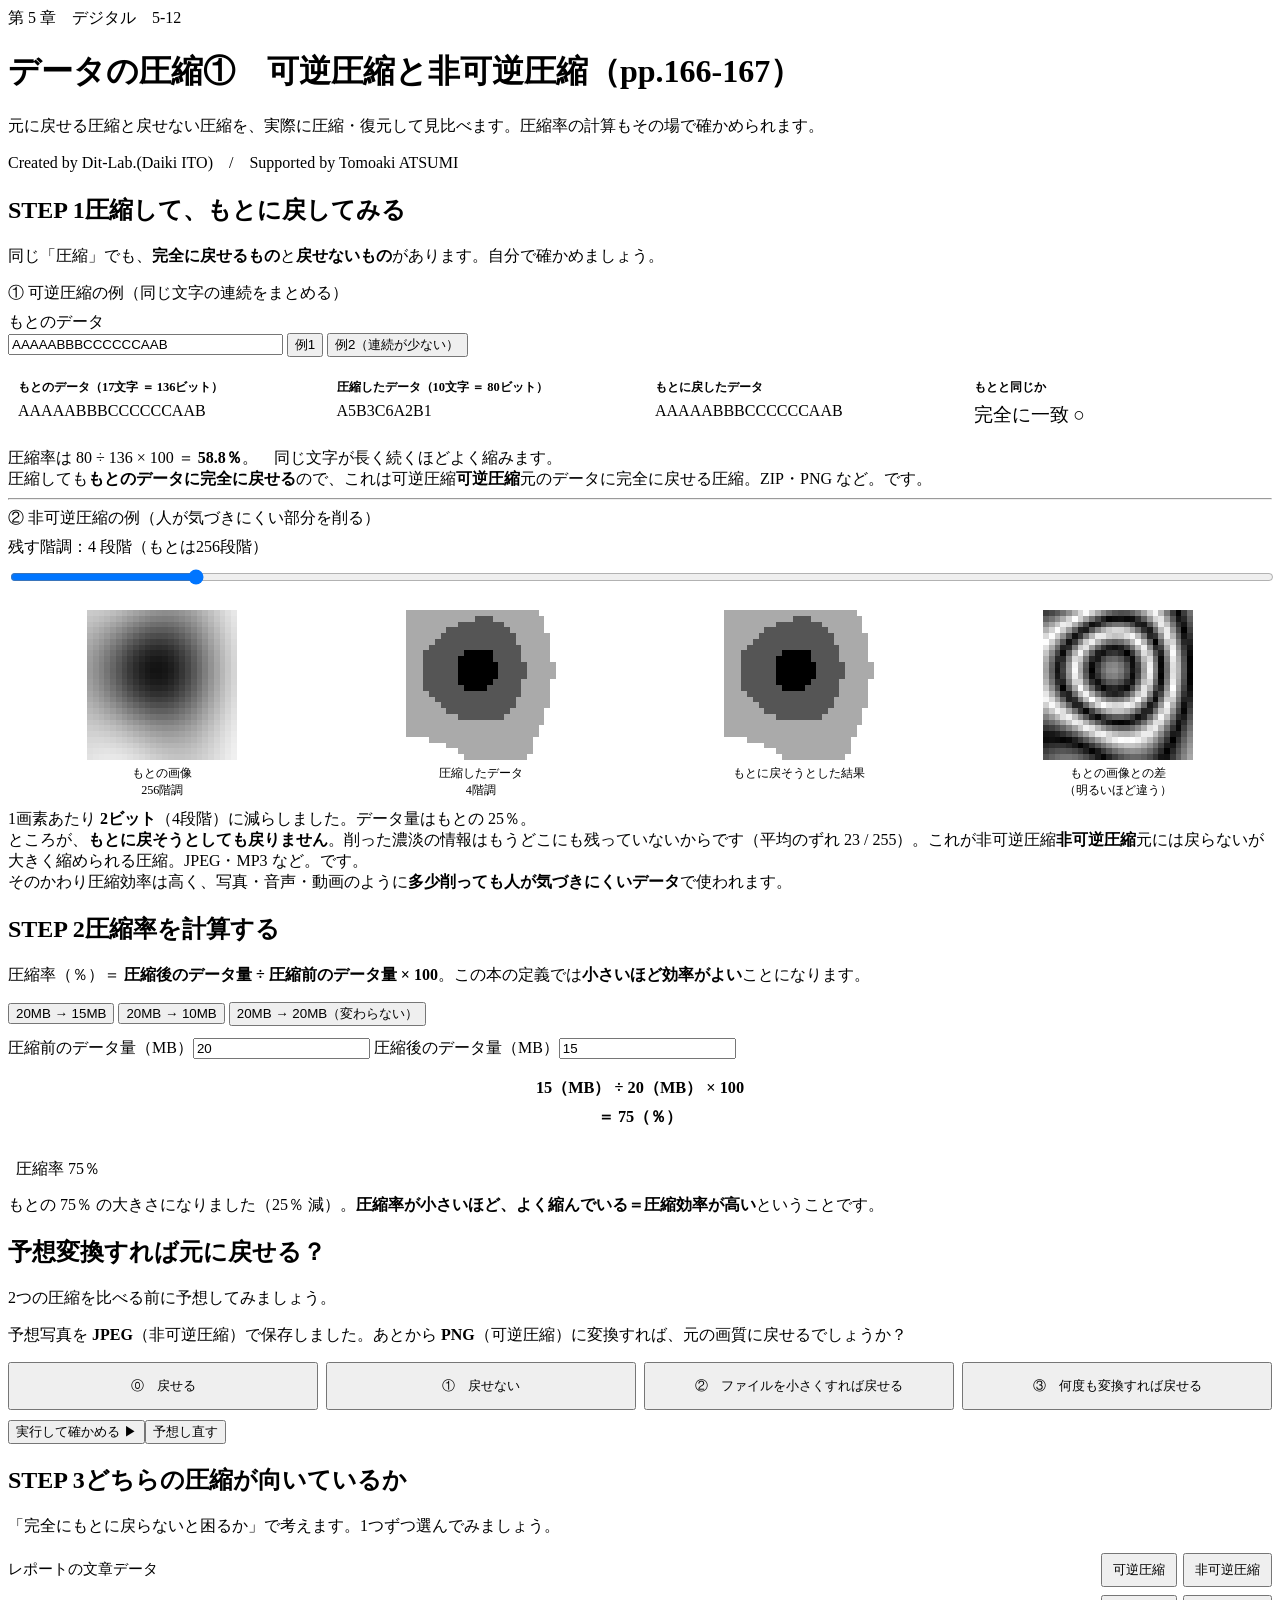
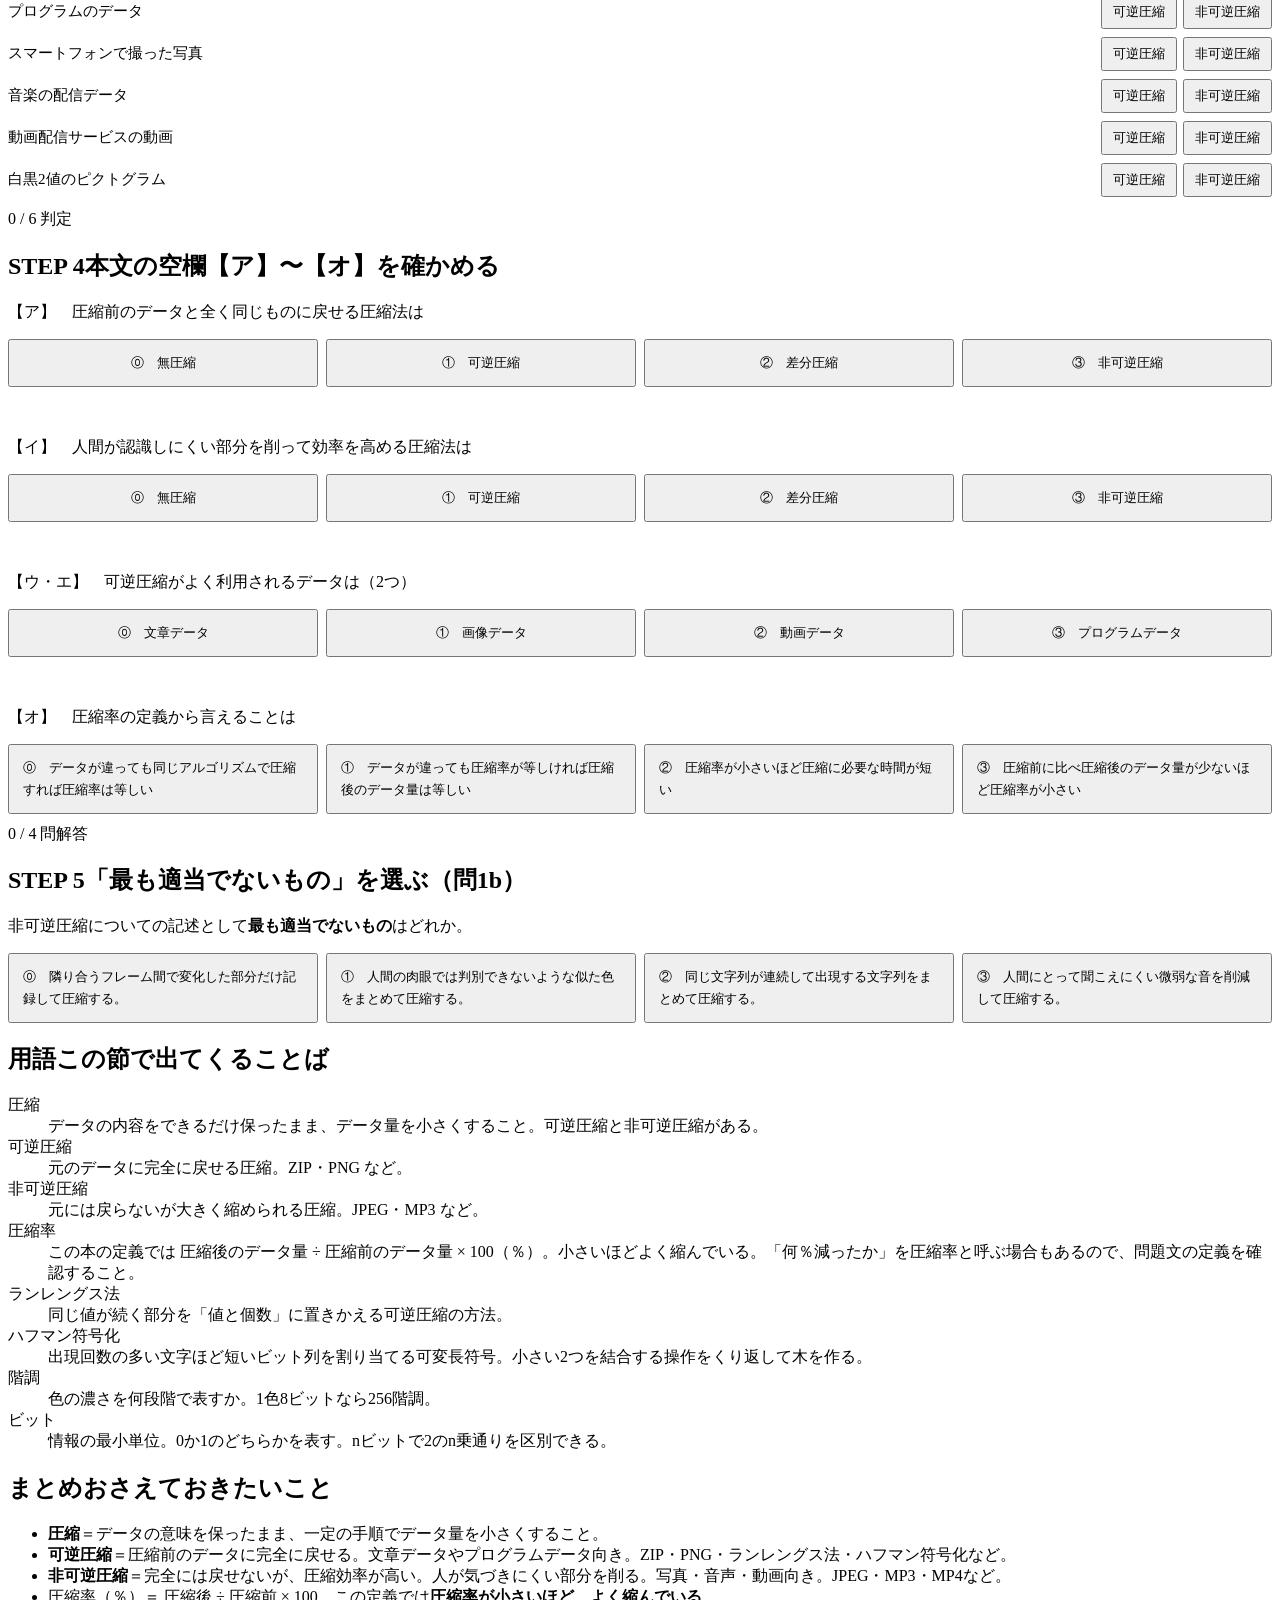
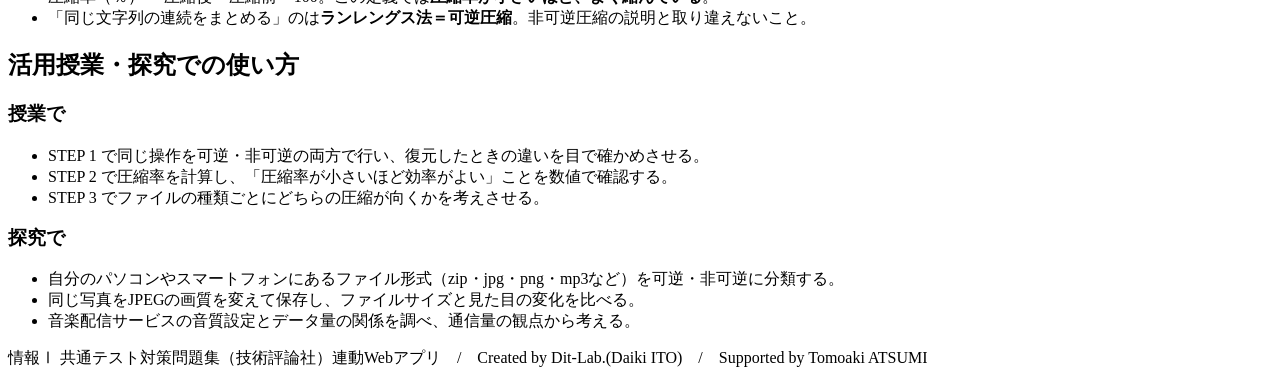
==== commit 2fe9832d: "feat: 予想してから確かめるステップを追加（直感が外れやすい点を明確化）" ====
--- a/index.html
+++ b/index.html
@@ -6,7 +6,7 @@
 <title>データの圧縮①　可逆圧縮と非可逆圧縮｜情報Ⅰ共通テスト対策問題集</title>
 <meta name="description" content="元に戻せる圧縮と戻せない圧縮を、実際に圧縮・復元して見比べます。圧縮率の計算もその場で確かめられます。">
 <link rel="icon" href="data:image/svg+xml,%3Csvg xmlns=%22http://www.w3.org/2000/svg%22 viewBox=%220 0 32 32%22%3E%3Crect width=%2232%22 height=%2232%22 fill=%22%2315181c%22/%3E%3Ctext x=%2216%22 y=%2222%22 font-size=%2218%22 font-family=%22monospace%22 fill=%22%23fff%22 text-anchor=%22middle%22%3E01%3C/text%3E%3C/svg%3E">
-<link rel="stylesheet" href="css/style.css?v=1b60c856">
+<link rel="stylesheet" href="css/style.css?v=bdbb3cb0">
 <link rel="stylesheet" href="css/app.css?v=bb5be9d0">
 </head>
 <body>
@@ -69,6 +69,12 @@
         </div>
       </div>
     </div>
+  </section>
+
+  <section class="step">
+    <h2><span class="no">予想</span>変換すれば元に戻せる？</h2>
+    <p class="desc">2つの圧縮を比べる前に予想してみましょう。</p>
+    <div class="panel"><div id="pdL"></div></div>
   </section>
 
   <section class="step" id="step3">
@@ -138,6 +144,7 @@
 </footer>
 
 <script src="js/terms.js?v=0adfb760"></script>
-<script src="js/app.js?v=115b8c00"></script>
+<script src="js/predict.js?v=1b9c8bf0"></script>
+<script src="js/app.js?v=8633c05d"></script>
 </body>
 </html>
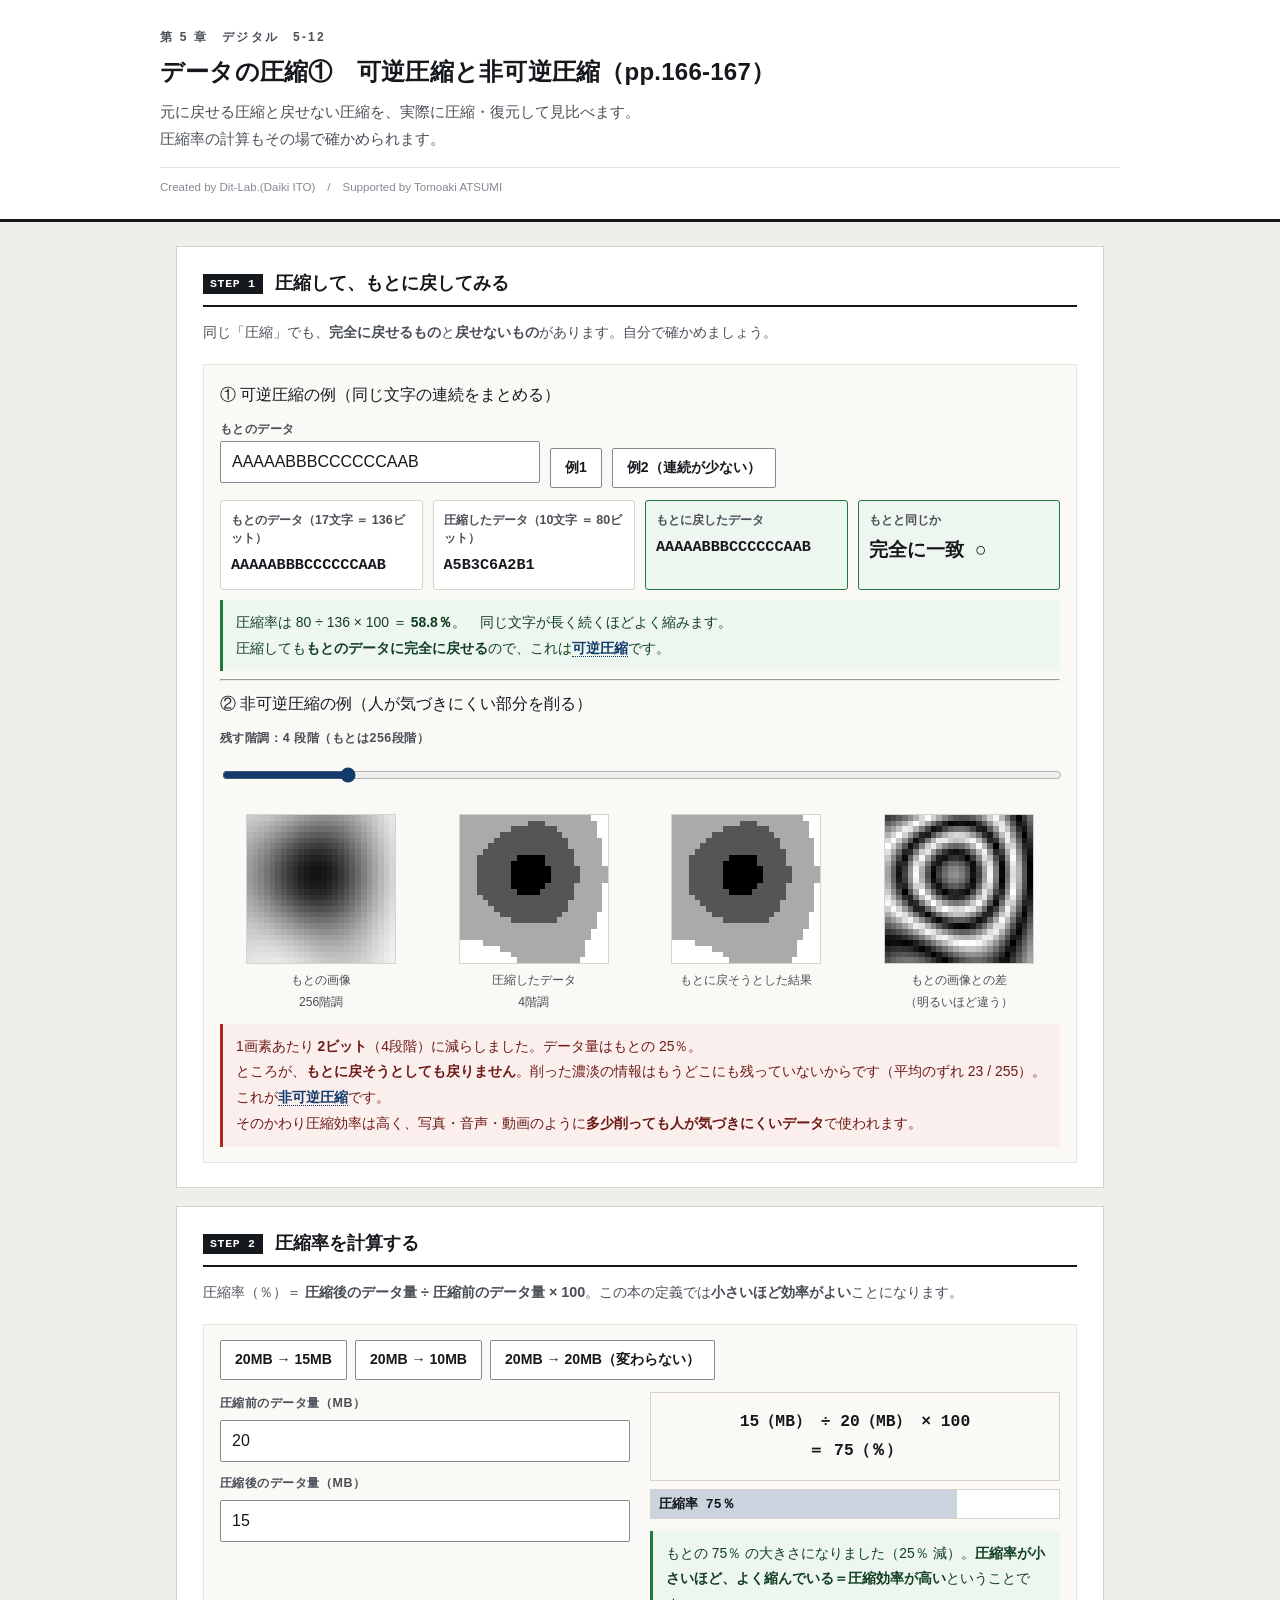
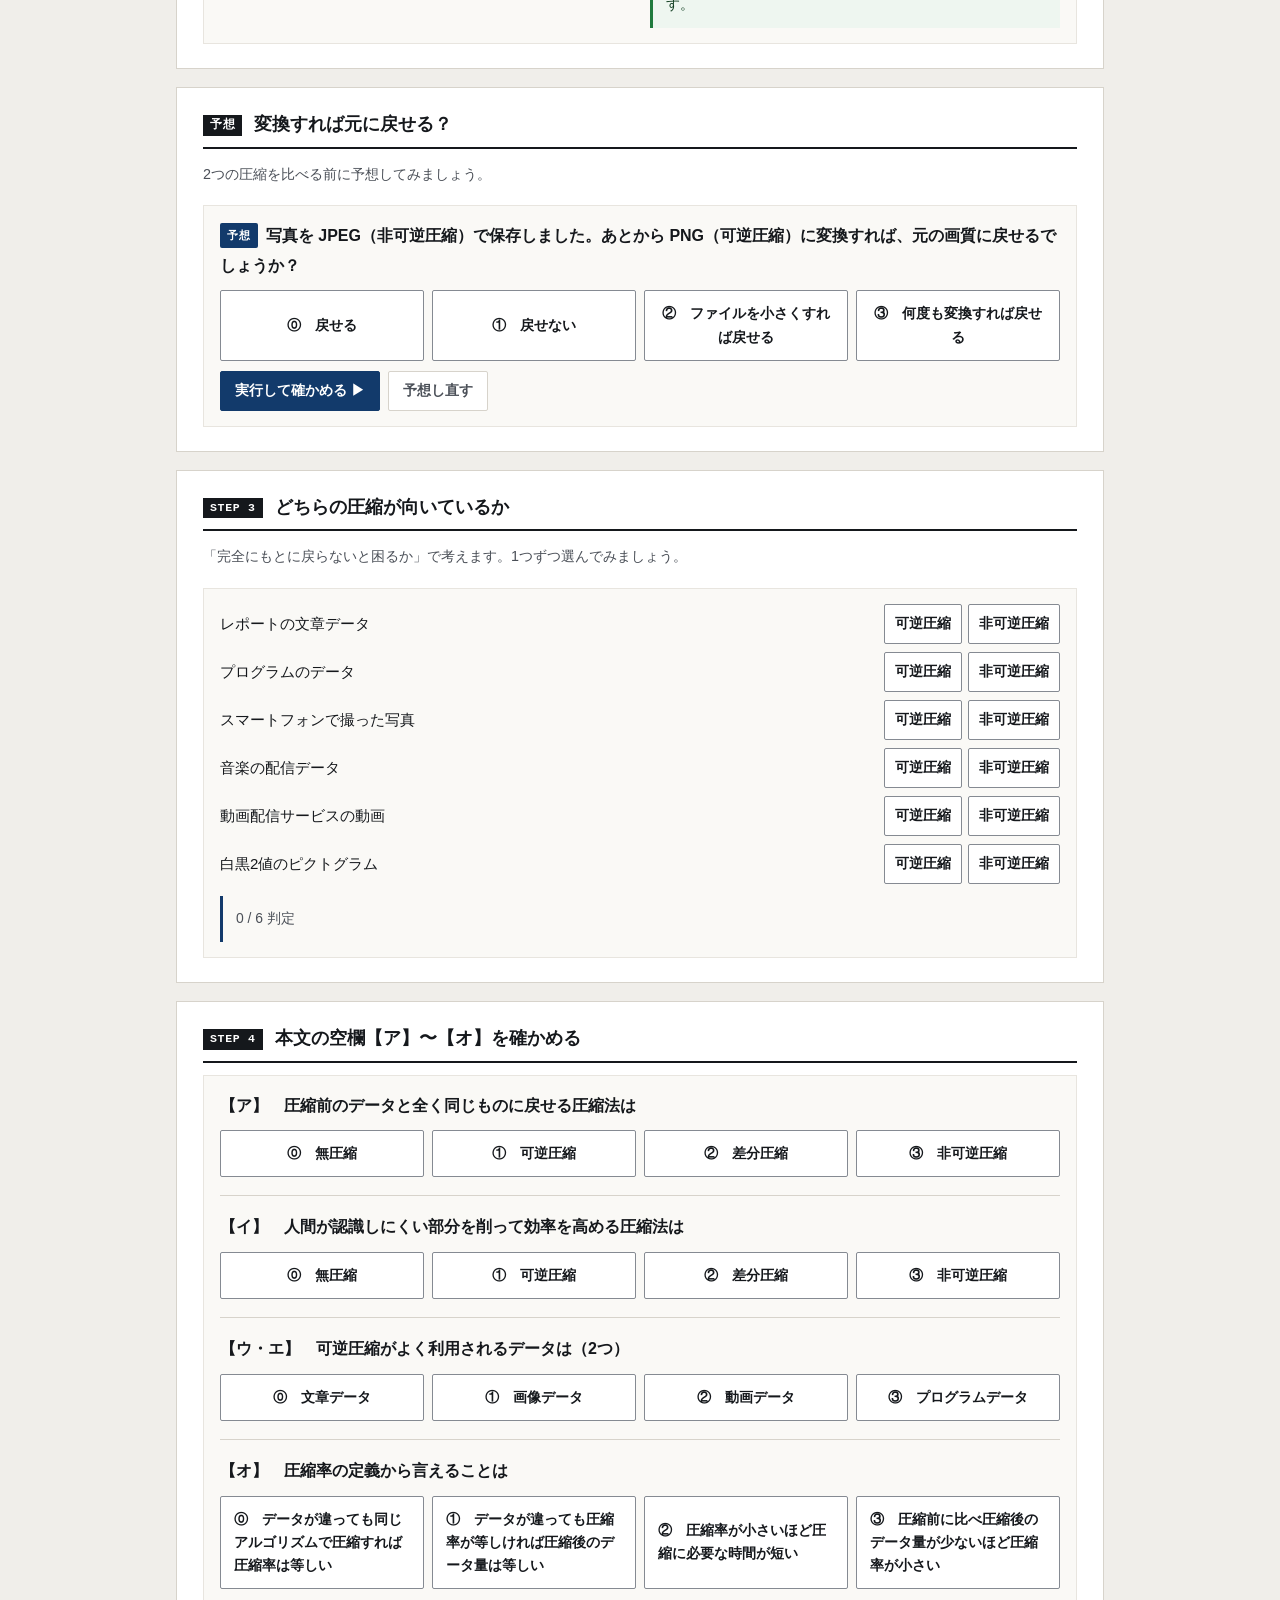
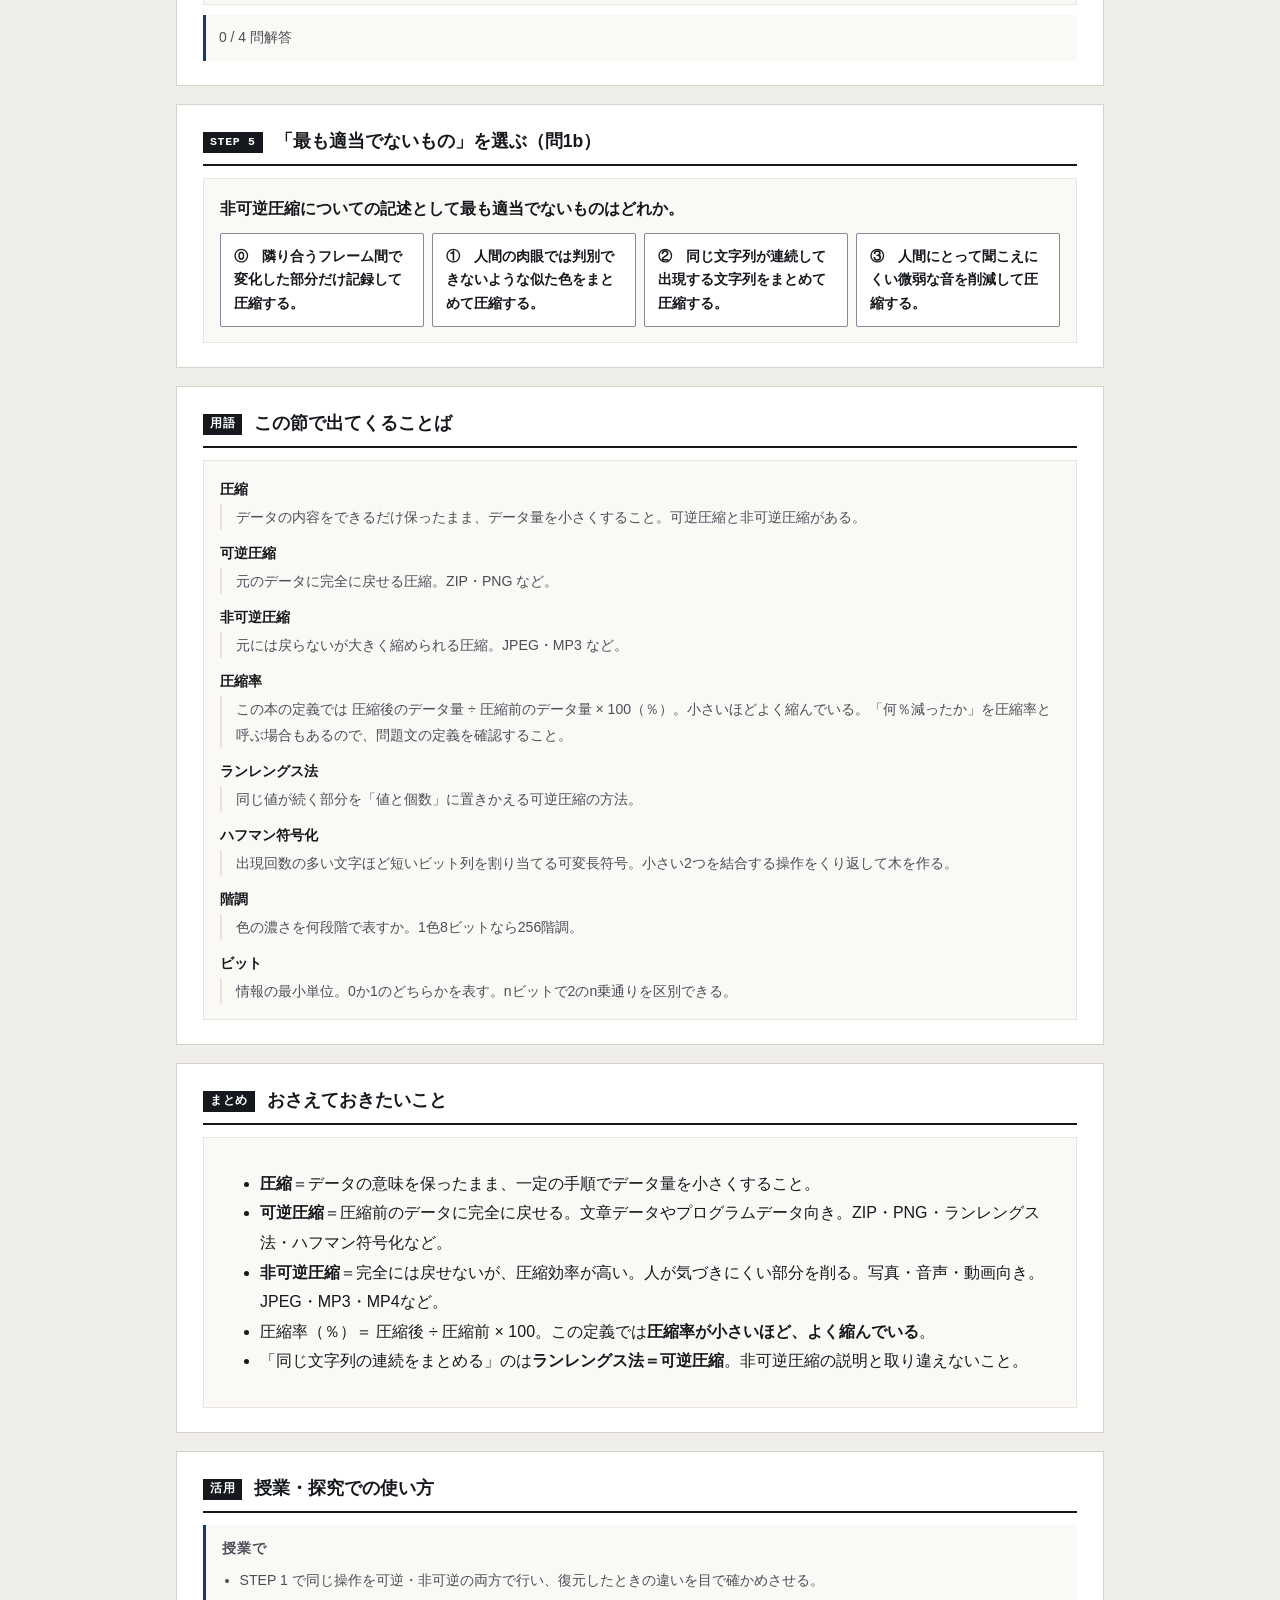
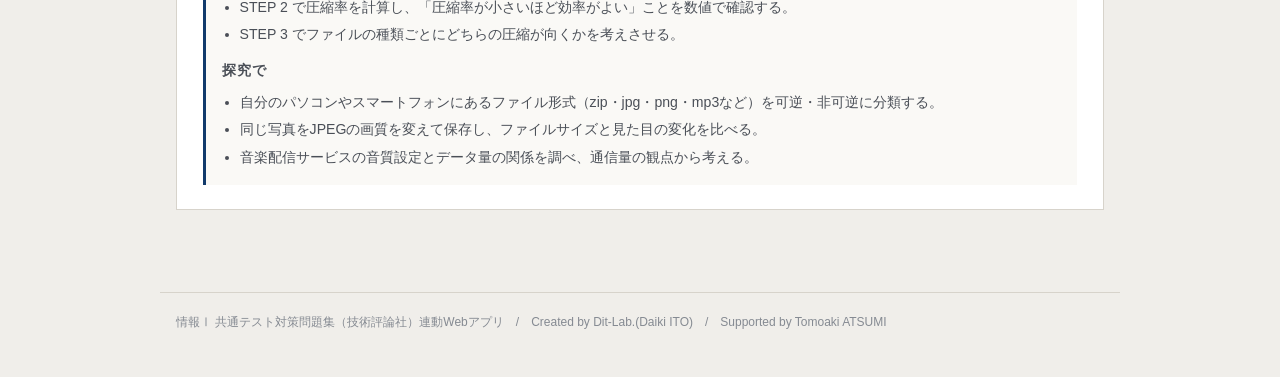
==== commit d3951b5d: "fix: 未定義のCSS変数（--line/--muted/--sans）で枠線と文字色が消えていた問題を修正" ====
--- a/index.html
+++ b/index.html
@@ -6,7 +6,7 @@
 <title>データの圧縮①　可逆圧縮と非可逆圧縮｜情報Ⅰ共通テスト対策問題集</title>
 <meta name="description" content="元に戻せる圧縮と戻せない圧縮を、実際に圧縮・復元して見比べます。圧縮率の計算もその場で確かめられます。">
 <link rel="icon" href="data:image/svg+xml,%3Csvg xmlns=%22http://www.w3.org/2000/svg%22 viewBox=%220 0 32 32%22%3E%3Crect width=%2232%22 height=%2232%22 fill=%22%2315181c%22/%3E%3Ctext x=%2216%22 y=%2222%22 font-size=%2218%22 font-family=%22monospace%22 fill=%22%23fff%22 text-anchor=%22middle%22%3E01%3C/text%3E%3C/svg%3E">
-<link rel="stylesheet" href="css/style.css?v=bdbb3cb0">
+<link rel="stylesheet" href="css/style.css?v=88681cd4">
 <link rel="stylesheet" href="css/app.css?v=bb5be9d0">
 </head>
 <body>
--- a/css/style.css
+++ b/css/style.css
@@ -0,0 +1,304 @@
+/* =========================================================
+   情報Ⅰ 共通テスト対策問題集 — Web アプリ共通スタイル
+   紙面（参考書）に寄せた設計。装飾色は使わず、色は意味を持つときだけ。
+   ========================================================= */
+
+:root{
+  --paper:#ffffff;
+  --paper-2:#faf9f6;      /* うすい紙 */
+  --bg:#f0eeea;           /* 台紙 */
+  --ink:#15181c;
+  --ink-2:#4a4f57;
+  --ink-3:#858a92;
+  --rule:#d7d3cb;
+  /* 旧名のまま書かれているアプリ用の別名（未定義だと枠線や文字色が消えるため） */
+  --line: var(--rule);
+  --muted: var(--ink-2);
+  --sans: var(--font);         /* 罫線 */
+  --rule-2:#e8e5df;
+  --accent:#123a6b;       /* 濃紺。主要操作と現在地だけに使う */
+  --accent-w:#e9eef6;
+  --zero:#c0392b;         /* 左＝0 */
+  --one:#1d4ed8;          /* 右＝1 */
+  --ok:#1f7a3d;   --ok-bg:#eef6f0;
+  --ng:#b3261e;   --ng-bg:#fbefee;
+  --warn:#8a5a00; --warn-bg:#fbf5e8;
+  --font:"Hiragino Kaku Gothic ProN","Hiragino Sans","Yu Gothic Medium","Yu Gothic",
+         "Noto Sans JP",Meiryo,-apple-system,BlinkMacSystemFont,sans-serif;
+  --mono:"SFMono-Regular",Menlo,Consolas,"Courier New",monospace;
+}
+
+*{box-sizing:border-box}
+[hidden]{display:none !important}
+html{-webkit-text-size-adjust:100%}
+body{
+  margin:0; background:var(--bg); color:var(--ink);
+  font-family:var(--font); font-size:16px; line-height:1.85;
+  font-feature-settings:"palt" 1;
+}
+h1,h2,h3,h4{line-height:1.45; margin:0; font-weight:700}
+p{margin:0 0 .75em} p:last-child{margin-bottom:0}
+a{color:var(--accent)}
+
+/* ---------- 標題 ---------- */
+.app-header{background:var(--paper); border-bottom:3px solid var(--ink); padding:26px 20px 20px}
+.app-header .inner{max-width:960px; margin:0 auto}
+.app-header .eyebrow{
+  font-size:.75rem; font-weight:700; color:var(--ink-2); letter-spacing:.18em;
+  display:block; margin-bottom:7px;
+}
+.app-header h1{font-size:1.5rem; letter-spacing:.01em}
+.app-header .lead{font-size:.92rem; color:var(--ink-2); margin-top:9px; max-width:60ch}
+.app-header .credit{
+  font-size:.72rem; color:var(--ink-3); margin-top:14px;
+  padding-top:9px; border-top:1px solid var(--rule-2);
+}
+
+/* ---------- 版面 ---------- */
+.wrap{max-width:960px; margin:0 auto; padding:24px 16px 64px}
+.step{background:var(--paper); border:1px solid var(--rule); padding:24px 26px; margin-bottom:18px}
+.step > h2{
+  display:flex; align-items:baseline; gap:12px; font-size:1.1rem;
+  padding-bottom:9px; border-bottom:2px solid var(--ink); margin-bottom:12px;
+}
+.step > h2 .no{
+  flex:none; font-family:var(--mono); font-size:.72rem; font-weight:700;
+  background:var(--ink); color:var(--paper); padding:2px 7px; letter-spacing:.06em;
+  position:relative; top:-2px;
+}
+.step > .desc{color:var(--ink-2); font-size:.9rem; margin-bottom:18px}
+.step[hidden]{display:none}
+
+.grid{display:grid; gap:20px}
+.grid > *{min-width:0}          /* 子の中身で列が広がるのを防ぐ */
+@media(min-width:800px){ .grid.c2{grid-template-columns:1fr 1fr} }
+@media(min-width:800px){ .grid.c21{grid-template-columns:1.45fr 1fr} }
+
+.panel{border:1px solid var(--rule-2); background:var(--paper-2); padding:15px 16px; min-width:0}
+.panel > h3{
+  font-size:.8rem; font-weight:700; color:var(--ink-2); letter-spacing:.08em;
+  margin-bottom:12px; padding-bottom:6px; border-bottom:1px solid var(--rule);
+}
+
+/* ---------- 部品 ---------- */
+.btn{
+  appearance:none; border:1px solid var(--ink-3); background:var(--paper); color:var(--ink);
+  font-family:inherit; font-size:.88rem; font-weight:700; padding:8px 14px;
+  border-radius:2px; cursor:pointer; min-height:40px; line-height:1.4;
+  transition:background .12s, border-color .12s, color .12s;
+}
+.btn:hover:not(:disabled){background:var(--accent-w); border-color:var(--accent); color:var(--accent)}
+.btn:disabled{opacity:.35; cursor:not-allowed}
+.btn.primary{background:var(--accent); color:var(--paper); border-color:var(--accent)}
+.btn.primary:hover:not(:disabled){background:#0d2c53; color:var(--paper)}
+.btn.ghost{border-color:var(--rule); color:var(--ink-2)}
+.btn.sm{font-size:.8rem; padding:5px 10px; min-height:34px}
+.btn-row{display:flex; flex-wrap:wrap; gap:8px; align-items:center}
+
+/* タブ（見出し下線式） */
+.seg{display:flex; gap:0; border-bottom:1px solid var(--rule)}
+.seg button{
+  appearance:none; border:0; background:transparent; font-family:inherit; font-size:.88rem;
+  font-weight:700; color:var(--ink-3); padding:9px 4px; margin-right:26px; cursor:pointer;
+  border-bottom:3px solid transparent; margin-bottom:-1px; min-height:40px;
+}
+.seg button:hover{color:var(--ink-2)}
+.seg button[aria-pressed="true"]{color:var(--ink); border-bottom-color:var(--accent)}
+
+label.fld{display:block; font-size:.78rem; font-weight:700; color:var(--ink-2); margin-bottom:5px; letter-spacing:.04em}
+input[type=text], textarea, input[type=number]{
+  width:100%; font-family:inherit; font-size:1rem; color:var(--ink);
+  border:1px solid var(--ink-3); border-radius:2px; padding:9px 11px;
+  background:var(--paper); min-height:42px;
+}
+input:focus, textarea:focus{outline:2px solid var(--accent); outline-offset:-1px; border-color:var(--accent)}
+.btn:focus-visible, .seg button:focus-visible, .node-card:focus-visible{outline:2px solid var(--accent); outline-offset:2px}
+textarea{resize:vertical; line-height:1.7}
+.mono{font-family:var(--mono)}
+
+table.tbl{width:100%; border-collapse:collapse; font-size:.89rem}
+table.tbl th, table.tbl td{border-bottom:1px solid var(--rule-2); padding:7px 10px; text-align:right}
+table.tbl th:first-child, table.tbl td:first-child{text-align:left}
+table.tbl thead th{border-bottom:1.5px solid var(--ink); font-size:.76rem; color:var(--ink-2); font-weight:700; white-space:nowrap}
+.tbl-scroll{overflow-x:auto; -webkit-overflow-scrolling:touch; max-width:100%}
+
+.note{padding:10px 13px; font-size:.87rem; border-left:3px solid var(--ink-3); background:var(--paper-2); overflow-wrap:break-word; word-break:break-word}
+.note.ok{background:var(--ok-bg); border-left-color:var(--ok); color:#123f22}
+.note.ng{background:var(--ng-bg); border-left-color:var(--ng); color:#6d1a15}
+.note.info{background:var(--paper-2); border-left-color:var(--accent); color:var(--ink-2)}
+.note.warn{background:var(--warn-bg); border-left-color:var(--warn); color:#5c3d00}
+.note[hidden]{display:none}
+
+.badge{
+  display:inline-block; font-size:.72rem; font-weight:700; padding:1px 7px;
+  border:1px solid var(--rule); color:var(--ink-2); background:var(--paper); letter-spacing:.04em;
+}
+
+/* 数値は罫線で仕切るだけ。カードにしない */
+.metrics{display:flex; flex-wrap:wrap; gap:0; border-top:1px solid var(--rule)}
+.metric{flex:1 1 130px; padding:11px 14px 11px 0; border-right:1px solid var(--rule-2)}
+.metric:last-child{border-right:0}
+.metric .k{font-size:.74rem; color:var(--ink-3); font-weight:700; letter-spacing:.05em}
+.metric .v{font-size:1.6rem; font-weight:700; line-height:1.3; font-family:var(--mono); letter-spacing:-.01em}
+.metric .s{font-size:.76rem; color:var(--ink-2)}
+
+.bit0{color:var(--zero); font-weight:700}
+.bit1{color:var(--one); font-weight:700}
+
+.app-footer{
+  max-width:960px; margin:0 auto; padding:18px 16px 44px; color:var(--ink-3);
+  font-size:.75rem; border-top:1px solid var(--rule);
+}
+.sr-only{position:absolute;width:1px;height:1px;overflow:hidden;clip:rect(0 0 0 0);white-space:nowrap}
+
+@media(max-width:640px){
+  body{font-size:15px}
+  .app-header{padding:20px 16px 16px}
+  .app-header h1{font-size:1.16rem}
+  .wrap{padding:16px 12px 52px}
+  .step{padding:18px 15px}
+  .seg button{margin-right:18px; font-size:.84rem}
+  .metric{flex-basis:50%; border-right:0}
+}
+@media (prefers-reduced-motion:reduce){ *{animation:none!important; transition:none!important} }
+
+/* ---------- 自分のデータ・共有・印刷 ---------- */
+.toolbar{display:flex; flex-wrap:wrap; gap:8px; align-items:center; margin-top:12px;
+  padding-top:12px; border-top:1px solid var(--rule-2)}
+.toolbar .hint{font-size:.78rem; color:var(--ink-3)}
+.paste-area{width:100%; min-height:110px; font-family:var(--mono); font-size:.86rem}
+.use-note{background:var(--paper-2); border-left:3px solid var(--accent); padding:14px 16px; font-size:.88rem}
+.use-note h3{font-size:.86rem; letter-spacing:.06em; margin-bottom:8px; color:var(--ink-2)}
+.use-note ol, .use-note ul{margin:0; padding-left:1.25em; line-height:1.95; color:var(--ink-2)}
+
+@media print{
+  body{background:#fff}
+  .app-header{border-bottom:2px solid #000}
+  .step{border:1px solid #bbb; break-inside:avoid; page-break-inside:avoid; margin-bottom:12px}
+  .btn, .seg, .toolbar, input[type=range]{display:none !important}
+  .note{border-left-width:2px}
+  a[href]:after{content:""}
+}
+
+/* ---------- 入力グリッド ---------- */
+.dg-scroll{overflow:auto; -webkit-overflow-scrolling:touch; border:1px solid var(--rule); background:var(--paper); max-height:420px}
+table.dg{border-collapse:collapse; font-family:var(--mono); font-size:.9rem; min-width:100%}
+table.dg th, table.dg td{border:1px solid var(--rule-2); padding:0}
+table.dg thead th{background:var(--paper-2); position:sticky; top:0; z-index:2}
+table.dg .dg-n{background:var(--paper-2); color:var(--ink-3); font-size:.76rem; font-weight:400;
+  text-align:center; min-width:34px; padding:0 4px; position:sticky; left:0; z-index:1}
+table.dg .dg-corner{background:var(--paper-2); min-width:34px; position:sticky; left:0; z-index:3}
+table.dg .dg-act{background:var(--paper-2); width:34px}
+.dg-h, .dg-c{width:100%; min-width:96px; border:0; background:transparent; font-family:inherit;
+  font-size:.9rem; padding:8px 9px; color:var(--ink); min-height:38px}
+.dg-h{font-weight:700; font-family:var(--font); font-size:.82rem; color:var(--ink-2)}
+.dg-c.num{text-align:right}
+.dg-c:focus, .dg-h:focus{outline:2px solid var(--accent); outline-offset:-2px; background:var(--accent-w)}
+.dg-del{border:0; background:transparent; color:var(--ink-3); cursor:pointer; width:32px; height:34px; font-size:1rem}
+.dg-del:hover{color:var(--ng)}
+.dg-tools{display:flex; flex-wrap:wrap; gap:8px; align-items:center; margin-top:10px}
+.dg-hint{font-size:.76rem; color:var(--ink-3)}
+
+/* ---------- ファイル読み込み ---------- */
+.filebox{display:flex; flex-wrap:wrap; gap:10px; align-items:center; padding:12px;
+  border:1px dashed var(--rule); background:var(--paper-2)}
+.filebox input[type=file]{font-size:.85rem; font-family:inherit; max-width:100%}
+.filebox .sel{max-width:220px}
+.filelabel{display:inline-flex; align-items:center; gap:6px; font-size:.85rem; font-weight:700;
+  border:1px solid var(--ink-3); background:var(--paper); padding:8px 14px; border-radius:2px; cursor:pointer; min-height:40px}
+.filelabel:hover{border-color:var(--accent); color:var(--accent); background:var(--accent-w)}
+.filelabel input{display:none}
+
+/* ---------- 用語解説 ---------- */
+.term{position:relative; border-bottom:1.5px dotted var(--accent); cursor:help; color:var(--accent); font-weight:700}
+.term .term-pop{display:none; position:absolute; left:0; top:1.7em; z-index:50; width:min(300px,78vw);
+  background:var(--paper); border:1px solid var(--ink-3); box-shadow:0 6px 20px rgba(0,0,0,.14);
+  padding:10px 12px; font-size:.82rem; font-weight:400; color:var(--ink-2); line-height:1.75;
+  border-left:3px solid var(--accent); cursor:auto; text-align:left}
+.term .term-pop b{display:block; color:var(--ink); font-size:.86rem; margin-bottom:3px}
+.term.open .term-pop{display:block}
+dl.gloss{margin:0; font-size:.88rem}
+dl.gloss dt{font-weight:700; color:var(--ink); margin-top:10px}
+dl.gloss dt:first-child{margin-top:0}
+dl.gloss dd{margin:2px 0 0; color:var(--ink-2); line-height:1.85; padding-left:1em; border-left:2px solid var(--rule-2)}
+@media print{ .term{border-bottom:0; color:inherit} .term .term-pop{display:none !important} }
+
+/* ---------- スマホ・タブレット ---------- */
+@media (max-width:1024px){
+  /* iOS で入力時に画面が勝手に拡大するのを防ぐ（16px 未満だとズームする） */
+  input[type=text], input[type=number], textarea, select, .dg-c, .dg-h{ font-size:16px }
+  .dg-c, .dg-h{ min-width:110px }
+}
+@media (max-width:820px){
+  .grid.c2,.grid.c21{grid-template-columns:1fr}
+  .dg-scroll{max-height:340px}
+  .filebox{flex-direction:column; align-items:stretch}
+  .filebox .sel{max-width:100%}
+  .term .term-pop{left:auto; right:0; width:min(280px,86vw)}
+}
+@media (max-width:480px){
+  .step > h2{font-size:1rem; flex-wrap:wrap}
+  .metrics{gap:0}
+  .metric{flex-basis:50%; padding-right:10px}
+  .metric .v{font-size:1.3rem}
+  .btn{padding:8px 12px}
+  .dg-tools{gap:6px}
+  .dg-hint{width:100%}
+}
+/* タッチ操作でのスクロールを滑らかに */
+.tbl-scroll, .dg-scroll, .tree-box{ -webkit-overflow-scrolling:touch; overscroll-behavior-x:contain }
+
+/* 幅指定つきの入力欄がスマートフォンではみ出さないようにする */
+input[type=text], input[type=number], input[type=search], textarea, select{ max-width:100% }
+.btn-row > label{ min-width:0; max-width:100% }
+.btn-row > label input, .btn-row > label select{ max-width:100% }
+
+/* 共通：○×判定・並べかえ（quiz.js 用） */
+.abcde{border:1px solid var(--rule); border-radius:3px; overflow:hidden}
+.abcde > div{border-top:1px solid var(--rule); padding:10px 12px}
+.abcde > div:first-child{border-top:0}
+.abcde .st{display:flex; gap:10px; align-items:flex-start; flex-wrap:wrap}
+.abcde .st .k{font-weight:700; font-family:var(--mono); min-width:1.4em}
+.abcde .st .t{flex:1; min-width:12em}
+.abcde .jb{display:flex; gap:6px}
+.abcde .jb .btn{min-width:3.4em; padding:6px 10px; text-align:center}
+.prep{display:grid; grid-template-columns:repeat(auto-fit,minmax(150px,1fr)); gap:10px; margin-top:10px}
+.prep .slot{border:1px dashed var(--ink-3); border-radius:3px; padding:10px; min-height:92px; background:var(--paper)}
+.prep .slot.filled{border-style:solid}
+.prep .slot .tag{font:700 .74rem/1.4 var(--mono); color:var(--accent); display:block; margin-bottom:6px}
+.prep .slot .txt{font-size:.86rem; line-height:1.7}
+.cards{display:flex; flex-wrap:wrap; gap:8px; margin-top:10px}
+.cards .c{border:1px solid var(--ink-3); border-radius:3px; padding:9px 12px; background:var(--paper);
+  cursor:pointer; font-size:.88rem; max-width:100%; text-align:left; font-family:inherit; color:var(--ink)}
+.cards .c:hover{background:var(--warn-bg)}
+.cards .c.used{opacity:.35; pointer-events:none}
+
+/* --- 予想してから実行 --- */
+.pmark{display:inline-block; background:var(--accent); color:#fff; font-size:.7rem; font-weight:700;
+  letter-spacing:.08em; padding:2px 7px; border-radius:2px; margin-right:8px; vertical-align:2px}
+input.pin{font-size:1.05rem; padding:7px 10px; border:1px solid var(--rule); border-radius:3px;
+  width:9em; max-width:100%; background:#fff}
+.btn-row .unit{color:var(--muted); font-size:.9rem}
+.choice4 .btn.on{border-color:var(--accent); box-shadow:inset 0 0 0 1px var(--accent); font-weight:700}
+/* 設問文の見出し（flex ではなく通常の段落。.qhead は左右振り分け用なので用途が別） */
+.pq{margin:0 0 10px; font-weight:700; line-height:1.85}
+
+/* --- 自分のテーマでやってみる（ワークシート） --- */
+.wsheet{display:grid; gap:14px}
+@media(min-width:760px){ .wsheet{grid-template-columns:1fr 1fr} }
+.wsf{display:block}
+.wsf .wsl{display:block; font-weight:700; font-size:.9rem; margin-bottom:3px}
+.wsf .wsh{display:block; font-size:.78rem; color:var(--muted); margin-bottom:5px; line-height:1.6}
+.wsf textarea{width:100%; max-width:100%; font:inherit; font-size:.92rem; line-height:1.75;
+  padding:8px 10px; border:1px solid var(--rule); border-radius:3px; background:#fff; resize:vertical}
+.wsf textarea:focus{outline:2px solid var(--accent); outline-offset:-2px}
+.wsout{margin-top:14px; border:1px solid var(--ink-3); border-radius:3px; background:#fff; padding:16px 18px}
+.wsout h4{margin:0 0 10px; font-size:1rem}
+.wsout dl{margin:0}
+.wsout dt{font-weight:700; font-size:.84rem; color:var(--accent); margin-top:10px}
+.wsout dd{margin:2px 0 0; font-size:.92rem; line-height:1.85; white-space:pre-wrap}
+.wsout .wsmsg{margin:10px 0 0; font-size:.86rem; color:var(--muted)}
+@media print{
+  .app-header, .btn-row, .step:not(.wsprint){ display:none !important }
+  .wsout{border:none; padding:0}
+}
